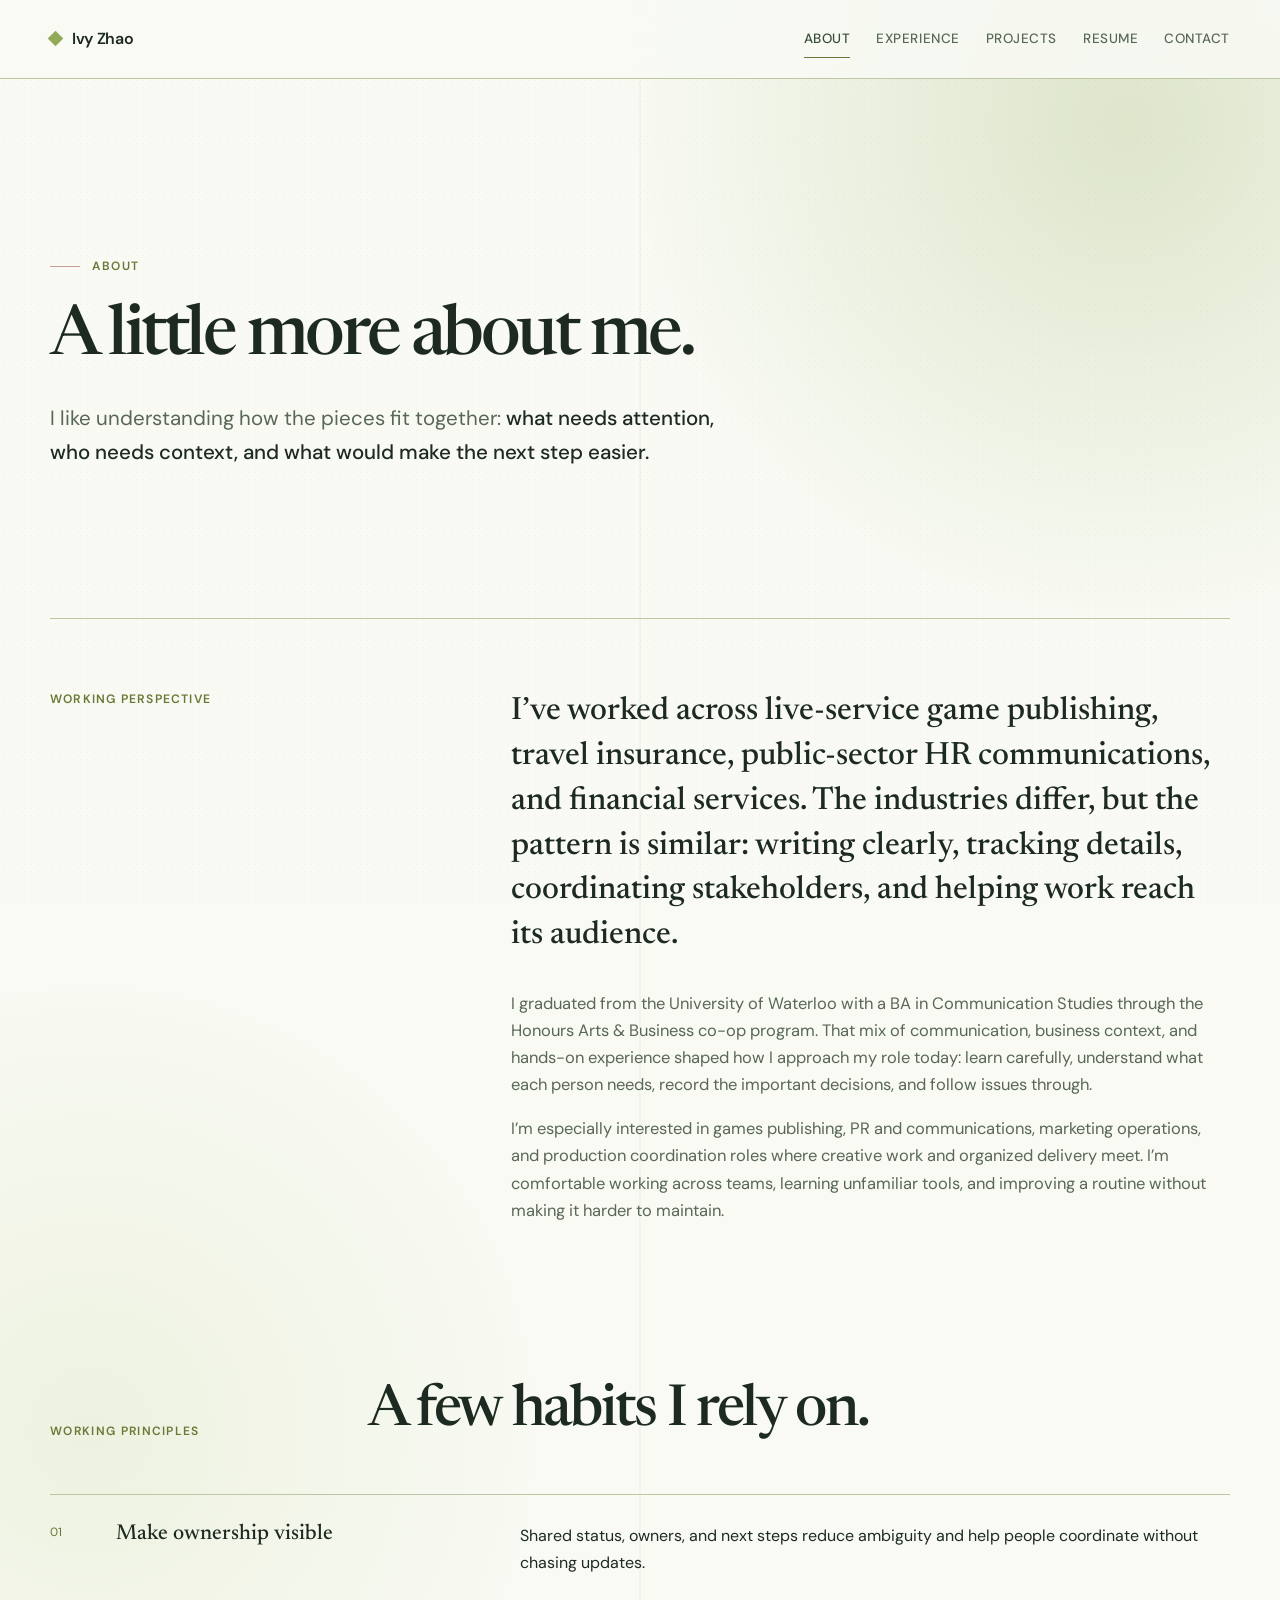
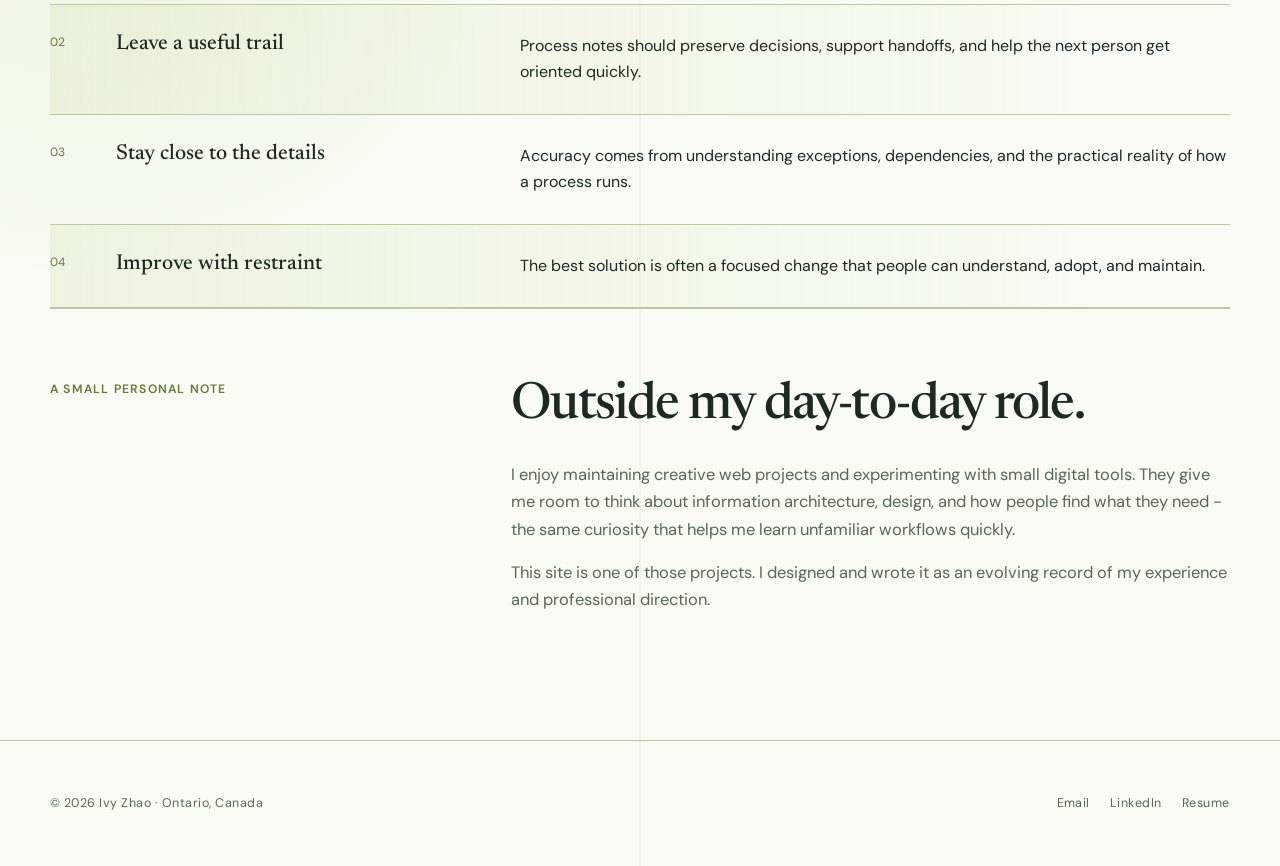
==== about.html @ 32220158 "add games publishing portfolio focus" ====
<!doctype html>
<html lang="en">
<head>
  <meta charset="utf-8"><meta name="viewport" content="width=device-width, initial-scale=1">
  <meta name="description" content="Learn how Ivy Zhao connects communications, live-service game publishing, operations, stakeholder coordination, and practical follow-through.">
  <meta property="og:title" content="About | Ivy Zhao">
  <meta property="og:description" content="Communications and operations experience across live-service games, travel insurance, HR communications, and financial services.">
  <meta property="og:type" content="website">
  <title>About | Ivy Zhao</title><script>document.documentElement.classList.add("js");</script><link rel="icon" href="favicon.ico"><link rel="stylesheet" href="style.css"><script src="script.js" defer></script>
</head>
<body>
  <a class="skip-link" href="#main">Skip to content</a>
  <header class="site-header"><div class="nav-wrap"><a class="brand" href="index.html" aria-label="Ivy Zhao, home"><span class="brand-mark" aria-hidden="true"></span>Ivy Zhao</a><button class="nav-toggle" type="button" aria-expanded="false" aria-controls="site-nav">Menu</button><nav class="site-nav" id="site-nav" aria-label="Primary navigation"><a href="about.html" aria-current="page">About</a><a href="experience.html">Experience</a><a href="projects.html">Projects</a><a href="resume.html">Resume</a><a href="contact.html">Contact</a></nav></div></header>
  <main id="main" class="page-shell">
    <header class="page-header" data-reveal><p class="eyebrow">About</p><h1 class="page-title">A little more about me.</h1><p class="page-intro">I like understanding how the pieces fit together: <strong>what needs attention, who needs context, and what would make the next step easier.</strong></p></header>

    <section class="split-layout" data-reveal>
      <p class="sticky-label">Working perspective</p>
      <div class="prose">
        <p class="lead">I’ve worked across live-service game publishing, travel insurance, public-sector HR communications, and financial services. The industries differ, but the pattern is similar: writing clearly, tracking details, coordinating stakeholders, and helping work reach its audience.</p>
        <p>I graduated from the University of Waterloo with a BA in Communication Studies through the Honours Arts &amp; Business co-op program. That mix of communication, business context, and hands-on experience shaped how I approach my role today: learn carefully, understand what each person needs, record the important decisions, and follow issues through.</p>
        <p>I’m especially interested in games publishing, PR and communications, marketing operations, and production coordination roles where creative work and organized delivery meet. I’m comfortable working across teams, learning unfamiliar tools, and improving a routine without making it harder to maintain.</p>
      </div>
    </section>

    <section class="section" aria-labelledby="principles-heading">
      <div class="section-head" data-reveal><p class="section-kicker">Working principles</p><h2 id="principles-heading">A few habits I rely on.</h2></div>
      <div class="principle-list" data-reveal>
        <article class="principle"><span>01</span><h3>Make ownership visible</h3><p>Shared status, owners, and next steps reduce ambiguity and help people coordinate without chasing updates.</p></article>
        <article class="principle"><span>02</span><h3>Leave a useful trail</h3><p>Process notes should preserve decisions, support handoffs, and help the next person get oriented quickly.</p></article>
        <article class="principle"><span>03</span><h3>Stay close to the details</h3><p>Accuracy comes from understanding exceptions, dependencies, and the practical reality of how a process runs.</p></article>
        <article class="principle"><span>04</span><h3>Improve with restraint</h3><p>The best solution is often a focused change that people can understand, adopt, and maintain.</p></article>
      </div>
    </section>

    <section class="split-layout section" data-reveal>
      <p class="sticky-label">A small personal note</p>
      <div class="prose"><h2>Outside my day-to-day role.</h2><p>I enjoy maintaining creative web projects and experimenting with small digital tools. They give me room to think about information architecture, design, and how people find what they need - the same curiosity that helps me learn unfamiliar workflows quickly.</p><p>This site is one of those projects. I designed and wrote it as an evolving record of my experience and professional direction.</p></div>
    </section>
  </main>
  <footer class="site-footer-wrap"><div class="site-footer"><span>© <span data-year></span> Ivy Zhao · Ontario, Canada</span><div class="footer-links"><a href="mailto:ivy.zhao.career@gmail.com">Email</a><a href="https://www.linkedin.com/in/ivyzhao02" target="_blank" rel="noopener noreferrer">LinkedIn</a><a href="resume.html">Resume</a></div></div></footer>
</body>
</html>
---- style.css ----
@import url("https://fonts.googleapis.com/css2?family=DM+Sans:wght@400;500;600&family=Newsreader:opsz,wght@6..72,500;6..72,600&display=swap");

:root {
  --paper: #f8faf3;
  --paper-deep: #e7edd8;
  --ink: #1d2a21;
  --muted: #596757;
  --line: #bbc8a3;
  --accent: #667936;
  --accent-dark: #354d3b;
  --accent-bright: #92aa58;
  --accent-soft: #dce3ba;
  --accent-pale: #eff3e4;
  --blush: #c99c96;
  --blush-soft: #f3e5e2;
  --white: #fffef9;
  --serif: "Newsreader", Georgia, serif;
  --sans: "DM Sans", "Segoe UI", sans-serif;
  --content: 1180px;
  --radius: 2px;
}

* {
  box-sizing: border-box;
}

html {
  scroll-behavior: smooth;
}

body {
  margin: 0;
  color: var(--ink);
  background:
    radial-gradient(circle at 88% 5%, rgba(146, 170, 88, 0.26), transparent 31rem),
    radial-gradient(circle at 7% 58%, rgba(182, 199, 123, 0.16), transparent 28rem),
    linear-gradient(90deg, transparent 49.9%, rgba(107, 127, 58, 0.075) 50%, transparent 50.1%),
    var(--paper);
  font-family: var(--sans);
  font-size: 16px;
  line-height: 1.65;
  -webkit-font-smoothing: antialiased;
}

body::before {
  content: "";
  position: fixed;
  inset: 0;
  z-index: -1;
  pointer-events: none;
  opacity: 0.4;
  background-image: radial-gradient(rgba(69, 88, 38, 0.13) 0.6px, transparent 0.6px);
  background-size: 7px 7px;
}

::selection {
  color: var(--ink);
  background: var(--blush-soft);
}

a {
  color: inherit;
  text-decoration-thickness: 1px;
  text-underline-offset: 0.2em;
}

img {
  max-width: 100%;
  display: block;
}

button,
a {
  -webkit-tap-highlight-color: transparent;
}

:focus-visible {
  outline: 2px solid var(--accent);
  outline-offset: 4px;
}

.skip-link {
  position: fixed;
  top: 12px;
  left: 12px;
  z-index: 100;
  padding: 9px 14px;
  color: var(--white);
  background: var(--ink);
  transform: translateY(-180%);
}

.skip-link:focus {
  transform: translateY(0);
}

.site-header {
  position: sticky;
  top: 0;
  z-index: 20;
  border-bottom: 1px solid var(--line);
  background: rgba(248, 250, 243, 0.9);
  backdrop-filter: blur(14px);
}

.nav-wrap,
.site-footer,
.page-shell {
  width: min(calc(100% - 48px), var(--content));
  margin-inline: auto;
}

.nav-wrap {
  min-height: 78px;
  display: flex;
  align-items: center;
  justify-content: space-between;
  gap: 32px;
}

.brand {
  display: inline-flex;
  align-items: center;
  gap: 11px;
  font-weight: 600;
  text-decoration: none;
  letter-spacing: -0.02em;
}

.brand-mark {
  width: 11px;
  height: 11px;
  background: var(--accent-bright);
  transform: rotate(45deg);
}

.site-nav {
  display: flex;
  align-items: center;
  gap: 26px;
}

.site-nav a {
  position: relative;
  color: var(--muted);
  font-size: 0.84rem;
  font-weight: 500;
  letter-spacing: 0.04em;
  text-decoration: none;
  text-transform: uppercase;
}

.site-nav a::after {
  content: "";
  position: absolute;
  right: 0;
  bottom: -8px;
  left: 0;
  height: 1px;
  background: var(--accent);
  transform: scaleX(0);
  transform-origin: right;
  transition: transform 180ms ease;
}

.site-nav a:hover,
.site-nav a[aria-current="page"] {
  color: var(--accent-dark);
}

.site-nav a:hover::after,
.site-nav a[aria-current="page"]::after {
  transform: scaleX(1);
  transform-origin: left;
}

.nav-toggle {
  display: none;
  border: 0;
  padding: 8px 0;
  color: var(--ink);
  background: transparent;
  font: 600 0.8rem var(--sans);
  letter-spacing: 0.06em;
  text-transform: uppercase;
}

.page-shell {
  padding-block: 78px 110px;
}

.hero {
  min-height: calc(100vh - 156px);
  display: grid;
  grid-template-columns: minmax(0, 1.45fr) minmax(280px, 0.55fr);
  align-items: center;
  gap: clamp(50px, 8vw, 120px);
  padding-block: clamp(38px, 6vw, 84px);
}

.eyebrow {
  display: flex;
  align-items: center;
  gap: 12px;
  margin: 0 0 24px;
  color: var(--accent);
  font-size: 0.75rem;
  font-weight: 600;
  letter-spacing: 0.13em;
  text-transform: uppercase;
}

.eyebrow::before {
  content: "";
  width: 30px;
  height: 1px;
  background: var(--blush);
}

h1,
h2,
h3,
p {
  margin-top: 0;
}

h1,
h2,
h3 {
  font-family: var(--serif);
  font-weight: 500;
  line-height: 1.06;
}

h1 {
  max-width: 850px;
  margin-bottom: 28px;
  font-size: clamp(3.35rem, 5.8vw, 5.8rem);
  letter-spacing: -0.055em;
}

.page-title {
  max-width: 900px;
  margin-bottom: 28px;
  font-size: clamp(3.2rem, 5.4vw, 5.3rem);
  letter-spacing: -0.05em;
}

.hero-copy,
.page-intro {
  max-width: 700px;
  color: var(--muted);
  font-size: clamp(1.05rem, 1.6vw, 1.28rem);
  line-height: 1.65;
}

.hero-copy strong,
.page-intro strong {
  color: var(--ink);
  font-weight: 500;
}

.button-row {
  display: flex;
  flex-wrap: wrap;
  gap: 12px;
  margin-top: 34px;
}

.button {
  min-height: 48px;
  display: inline-flex;
  align-items: center;
  justify-content: center;
  gap: 10px;
  padding: 11px 19px;
  border: 1px solid var(--ink);
  background: var(--ink);
  color: var(--white);
  font-size: 0.84rem;
  font-weight: 600;
  letter-spacing: 0.035em;
  text-decoration: none;
  transition: background 180ms ease, color 180ms ease, transform 180ms ease;
}

.button:hover {
  background: var(--accent-dark);
  border-color: var(--accent-dark);
  transform: translateY(-2px);
}

.button.secondary {
  color: var(--ink);
  background: transparent;
}

.button.secondary:hover {
  color: var(--white);
  background: var(--accent-dark);
}

.hero-aside {
  position: relative;
  padding: 24px 0 0 24px;
}

.hero-aside::before {
  content: "";
  position: absolute;
  top: 0;
  left: 0;
  width: 56%;
  aspect-ratio: 1;
  border-top: 1px solid var(--blush);
  border-left: 1px solid var(--blush);
}

.portrait-frame {
  position: relative;
  overflow: hidden;
  aspect-ratio: 4 / 5;
  background: var(--accent-soft);
  box-shadow: 18px 18px 0 rgba(182, 199, 123, 0.35);
}

.portrait-frame img {
  width: 100%;
  height: 100%;
  object-fit: cover;
  transform: scale(1.06);
}

.aside-note {
  margin-top: 18px;
  display: flex;
  justify-content: space-between;
  gap: 16px;
  color: var(--muted);
  font-size: 0.75rem;
  letter-spacing: 0.07em;
  text-transform: uppercase;
}

.proof-strip {
  border-top: 1px solid var(--line);
  border-bottom: 1px solid var(--line);
  display: grid;
  grid-template-columns: repeat(3, 1fr);
  background: var(--accent-pale);
}

.proof-item {
  min-height: 150px;
  padding: 28px;
  display: flex;
  flex-direction: column;
  justify-content: space-between;
  gap: 26px;
  background: rgba(220, 227, 186, 0.28);
}

.proof-item:nth-child(2) {
  background: rgba(182, 199, 123, 0.2);
}

.proof-item + .proof-item {
  border-left: 1px solid var(--line);
}

.proof-number {
  color: var(--accent);
  font: 500 0.74rem var(--sans);
  letter-spacing: 0.09em;
}

.proof-item p {
  margin-bottom: 0;
  font: 500 clamp(1.25rem, 2vw, 1.65rem)/1.2 var(--serif);
}

.section {
  padding-top: clamp(84px, 11vw, 150px);
}

.section-head {
  margin-bottom: 52px;
  display: grid;
  grid-template-columns: 0.5fr 1.5fr;
  gap: 30px;
  align-items: end;
}

.section-head h2 {
  max-width: 700px;
  margin: 0;
  font-size: clamp(2.5rem, 4.5vw, 4.5rem);
  letter-spacing: -0.04em;
}

.section-kicker {
  margin: 0;
  color: var(--accent);
  font-size: 0.75rem;
  font-weight: 600;
  letter-spacing: 0.11em;
  text-transform: uppercase;
}

.experience-list {
  border-top: 1px solid var(--line);
}

.experience-row {
  display: grid;
  grid-template-columns: 0.58fr 1fr 0.35fr;
  gap: 30px;
  padding: 32px 0;
  border-bottom: 1px solid var(--line);
  transition: background 180ms ease;
}

.experience-row:hover {
  background: linear-gradient(90deg, rgba(220, 227, 186, 0.38), transparent 82%);
}

.experience-row h3 {
  margin-bottom: 5px;
  font-size: 1.45rem;
}

.experience-row p {
  margin-bottom: 0;
  color: var(--muted);
}

.experience-date {
  text-align: right;
  font-size: 0.85rem;
}

.capability-grid,
.project-grid {
  display: grid;
  grid-template-columns: repeat(2, 1fr);
  gap: 1px;
  background: var(--line);
  border: 1px solid var(--line);
}

.capability,
.project-card {
  padding: clamp(28px, 4vw, 48px);
  background: var(--accent-pale);
}

.capability:nth-child(2),
.capability:nth-child(3),
.project-card:nth-child(even) {
  background: #f5f8ec;
}

.capability span,
.project-number {
  display: block;
  margin-bottom: 52px;
  color: var(--accent);
  font-size: 0.75rem;
  font-weight: 600;
  letter-spacing: 0.1em;
}

.capability h3,
.project-card h2,
.project-card h3 {
  margin-bottom: 15px;
  font-size: clamp(1.75rem, 3vw, 2.45rem);
  letter-spacing: -0.025em;
}

.capability p,
.project-card p {
  max-width: 540px;
  margin-bottom: 0;
  color: var(--muted);
}

.project-card.featured {
  grid-column: span 2;
  display: grid;
  grid-template-columns: 0.75fr 1.25fr;
  gap: clamp(30px, 6vw, 90px);
}

.text-link {
  display: inline-flex;
  align-items: center;
  gap: 9px;
  margin-top: 24px;
  color: var(--accent);
  font-size: 0.82rem;
  font-weight: 600;
  letter-spacing: 0.04em;
  text-decoration: none;
}

.text-link::after {
  content: "↗";
  transition: transform 180ms ease;
}

.text-link:hover::after {
  color: var(--blush);
  transform: translate(3px, -3px);
}

.cta-band {
  margin-top: clamp(84px, 12vw, 150px);
  padding: clamp(42px, 7vw, 80px);
  color: var(--white);
  background: var(--accent-dark);
  display: grid;
  grid-template-columns: 1.25fr 0.75fr;
  align-items: end;
  gap: 50px;
}

.cta-band h2 {
  margin: 0;
  font-size: clamp(2.5rem, 5vw, 4.8rem);
  letter-spacing: -0.045em;
}

.cta-band p {
  color: #c9d0ca;
}

.cta-band .button {
  color: var(--ink);
  background: var(--white);
  border-color: var(--white);
}

.page-header {
  max-width: 980px;
  padding: clamp(44px, 8vw, 100px) 0 clamp(70px, 10vw, 130px);
}

.split-layout {
  display: grid;
  grid-template-columns: 0.65fr 1.35fr;
  gap: clamp(45px, 9vw, 130px);
  padding-top: 70px;
  border-top: 1px solid var(--line);
}

.sticky-label {
  position: sticky;
  top: 120px;
  align-self: start;
  color: var(--accent);
  font-size: 0.76rem;
  font-weight: 600;
  letter-spacing: 0.1em;
  text-transform: uppercase;
}

.prose h2 {
  margin-bottom: 28px;
  font-size: clamp(2.2rem, 4vw, 3.7rem);
  letter-spacing: -0.035em;
}

.prose h3 {
  margin: 48px 0 12px;
  font-size: 1.55rem;
}

.prose p {
  max-width: 760px;
  color: var(--muted);
  font-size: 1.03rem;
}

.prose .lead {
  color: var(--ink);
  font: 500 clamp(1.45rem, 2.5vw, 2rem)/1.4 var(--serif);
}

.case-note {
  padding-left: 18px;
  border-left: 2px solid var(--blush);
}

.compact-list {
  max-width: 760px;
  margin-top: 26px;
  margin-bottom: 38px;
  display: flex;
  flex-wrap: wrap;
  gap: 8px;
}

.compact-list span {
  padding: 8px 11px;
  border: 1px solid #c5d198;
  background: rgba(220, 227, 186, 0.52);
  color: var(--muted);
  font-size: 0.78rem;
  line-height: 1.3;
}

.principle-list {
  margin-top: 42px;
  border-top: 1px solid var(--line);
}

.principle {
  display: grid;
  grid-template-columns: 44px 0.7fr 1.3fr;
  gap: 22px;
  padding: 28px 0;
  border-bottom: 1px solid var(--line);
}

.principle:nth-child(even) {
  background: linear-gradient(90deg, rgba(220, 227, 186, 0.32), transparent 88%);
}

.principle span {
  color: var(--accent);
  font-size: 0.75rem;
}

.principle h3,
.principle p {
  margin: 0;
}

.principle h3 {
  font-size: 1.35rem;
}

.timeline {
  border-top: 1px solid var(--line);
}

.role {
  display: grid;
  grid-template-columns: 0.36fr 1fr;
  gap: clamp(32px, 7vw, 90px);
  padding: 52px 0 62px;
  border-bottom: 1px solid var(--line);
}

.role-meta p {
  margin-bottom: 6px;
  color: var(--muted);
  font-size: 0.86rem;
}

.role-meta .role-date {
  color: var(--accent);
  font-weight: 600;
}

.role-body h2 {
  margin-bottom: 4px;
  font-size: clamp(2rem, 3vw, 2.8rem);
  letter-spacing: -0.03em;
}

.role-title {
  margin-bottom: 28px;
  color: var(--accent);
  font-weight: 600;
}

.role-body ul {
  margin: 0;
  padding: 0;
  list-style: none;
}

.role-body li {
  position: relative;
  padding: 12px 0 12px 24px;
  border-top: 1px solid rgba(187, 200, 163, 0.78);
  color: var(--muted);
}

.role-body li::before {
  content: "";
  position: absolute;
  top: 23px;
  left: 1px;
  width: 7px;
  height: 7px;
  border: 1px solid var(--blush);
  transform: rotate(45deg);
}

.tags {
  margin-top: 28px;
  display: flex;
  flex-wrap: wrap;
  gap: 8px;
}

.tag {
  padding: 5px 10px;
  border: 1px solid #c9d49f;
  background: rgba(220, 227, 186, 0.42);
  color: var(--muted);
  font-size: 0.73rem;
  letter-spacing: 0.04em;
}

.status {
  display: inline-flex;
  align-items: center;
  gap: 8px;
  margin-bottom: 20px;
  color: var(--accent);
  font-size: 0.73rem;
  font-weight: 600;
  letter-spacing: 0.08em;
  text-transform: uppercase;
}

.status::before {
  content: "";
  width: 7px;
  height: 7px;
  border-radius: 50%;
  background: var(--blush);
}

.project-detail {
  min-height: 100%;
  display: flex;
  flex-direction: column;
}

.project-detail .text-link {
  margin-top: auto;
  padding-top: 30px;
}

.coming-soon {
  margin-top: 70px;
  padding: 32px;
  border: 1px dashed var(--line);
  display: grid;
  grid-template-columns: 0.65fr 1.35fr;
  gap: 30px;
  background: rgba(231, 237, 216, 0.55);
}

.coming-soon h2 {
  margin: 0;
  font-size: 2rem;
}

.coming-soon p {
  margin: 0;
  color: var(--muted);
}

.future-cases {
  margin: 24px 0 0;
  padding: 0;
  display: grid;
  grid-template-columns: repeat(2, minmax(0, 1fr));
  gap: 10px 26px;
  list-style: none;
}

.future-cases li {
  position: relative;
  padding-left: 17px;
  color: var(--ink);
  font-size: 0.86rem;
}

.future-cases li::before {
  content: "";
  position: absolute;
  top: 0.72em;
  left: 1px;
  width: 5px;
  height: 5px;
  border-radius: 50%;
  background: var(--accent-bright);
}

.resume-panel {
  display: grid;
  grid-template-columns: 0.8fr 1.2fr;
  gap: 1px;
  background: var(--line);
  border: 1px solid var(--line);
}

.resume-copy,
.resume-preview {
  padding: clamp(30px, 5vw, 64px);
  background: var(--accent-pale);
}

.resume-copy {
  display: flex;
  flex-direction: column;
  align-items: flex-start;
  justify-content: center;
}

.resume-copy h2 {
  margin-bottom: 18px;
  font-size: clamp(2.2rem, 4vw, 3.6rem);
  letter-spacing: -0.035em;
}

.resume-copy p {
  color: var(--muted);
}

.resume-note {
  margin-top: 24px;
  padding: 15px 17px;
  border-left: 2px solid var(--blush);
  background: var(--accent-soft);
  font-size: 0.86rem;
}

.skills-snapshot {
  margin-top: 64px;
  border: 1px solid var(--line);
  background: var(--accent-pale);
}

.skills-snapshot summary {
  min-height: 78px;
  padding: 20px 28px;
  display: flex;
  align-items: center;
  justify-content: space-between;
  gap: 24px;
  cursor: pointer;
  font: 500 clamp(1.55rem, 2.5vw, 2.1rem) var(--serif);
  list-style: none;
}

.skills-snapshot summary::-webkit-details-marker {
  display: none;
}

.skills-snapshot summary::after {
  content: "−";
  color: var(--accent);
  font: 500 1.3rem var(--sans);
}

.skills-snapshot:not([open]) summary::after {
  content: "+";
}

.summary-hint {
  margin-left: auto;
  color: var(--muted);
  font: 600 0.68rem var(--sans);
  letter-spacing: 0.08em;
  text-transform: uppercase;
}

.skills-grid {
  display: grid;
  grid-template-columns: repeat(4, minmax(0, 1fr));
  gap: 1px;
  border-top: 1px solid var(--line);
  background: var(--line);
}

.skill-group {
  padding: 26px;
  background: #f7f9ef;
}

.skill-group:nth-child(even) {
  background: #edf2df;
}

.skill-group h2 {
  min-height: 2.6em;
  margin-bottom: 20px;
  font: 500 1.2rem/1.3 var(--serif);
}

.skill-chips {
  display: flex;
  flex-wrap: wrap;
  gap: 7px;
}

.skill-chips span {
  padding: 5px 8px;
  border: 1px solid #c5d198;
  background: rgba(220, 227, 186, 0.52);
  color: var(--muted);
  font-size: 0.7rem;
  line-height: 1.3;
}

.resume-preview {
  background: var(--accent-soft);
}

.resume-preview-link {
  display: block;
  text-decoration: none;
}

.resume-image {
  width: 100%;
  height: auto;
  border: 1px solid rgba(69, 88, 38, 0.16);
  background: var(--white);
  box-shadow: 0 18px 44px rgba(53, 77, 59, 0.17);
  transition: transform 180ms ease, box-shadow 180ms ease;
}

.resume-preview-link:hover .resume-image {
  transform: translateY(-3px);
  box-shadow: 0 22px 52px rgba(53, 77, 59, 0.22);
}

.contact-layout {
  display: grid;
  grid-template-columns: 1fr 1fr;
  gap: clamp(50px, 9vw, 120px);
  align-items: end;
}

.contact-links {
  border-top: 1px solid var(--line);
}

.contact-link {
  display: flex;
  justify-content: space-between;
  gap: 24px;
  padding: 25px 0;
  border-bottom: 1px solid var(--line);
  color: var(--ink);
  font: 500 clamp(1.25rem, 2.4vw, 1.8rem) var(--serif);
  text-decoration: none;
  transition: background 180ms ease, padding 180ms ease;
}

.contact-link:hover {
  padding-inline: 14px;
  background: var(--accent-pale);
}

.contact-link span:last-child {
  color: var(--accent);
  font: 500 0.9rem var(--sans);
}

.contact-link:hover span:last-child {
  transform: translate(3px, -3px);
}

.site-footer-wrap {
  border-top: 1px solid var(--line);
}

.site-footer {
  min-height: 125px;
  display: flex;
  justify-content: space-between;
  align-items: center;
  gap: 30px;
  color: var(--muted);
  font-size: 0.78rem;
  letter-spacing: 0.04em;
}

.footer-links {
  display: flex;
  gap: 20px;
}

.footer-links a {
  text-decoration: none;
}

.js [data-reveal] {
  opacity: 0;
  transform: translateY(20px);
  transition: opacity 650ms ease, transform 650ms ease;
}

.js [data-reveal].is-visible {
  opacity: 1;
  transform: translateY(0);
}

@media (prefers-reduced-motion: reduce) {
  html {
    scroll-behavior: auto;
  }

  *,
  *::before,
  *::after {
    scroll-behavior: auto !important;
    transition-duration: 0.01ms !important;
    animation-duration: 0.01ms !important;
  }

  .js [data-reveal] {
    opacity: 1;
    transform: none;
  }
}

@media (max-width: 900px) {
  .nav-toggle {
    display: block;
  }

  .site-nav {
    position: absolute;
    top: 78px;
    right: 0;
    left: 0;
    padding: 24px;
    border-bottom: 1px solid var(--line);
    background: var(--paper);
    display: none;
    flex-direction: column;
    align-items: flex-start;
    gap: 20px;
  }

  .site-nav.is-open {
    display: flex;
  }

  .hero {
    min-height: auto;
    grid-template-columns: 1fr;
  }

  .hero-aside {
    width: min(72vw, 430px);
    justify-self: end;
  }

  .section-head,
  .split-layout,
  .role,
  .resume-panel,
  .contact-layout,
  .cta-band {
    grid-template-columns: 1fr;
  }

  .sticky-label {
    position: static;
  }

  .experience-row {
    grid-template-columns: 0.7fr 1.3fr;
  }

  .experience-date {
    grid-column: 2;
    text-align: left;
  }

  .skills-grid {
    grid-template-columns: repeat(2, minmax(0, 1fr));
  }
}

@media (max-width: 640px) {
  .nav-wrap,
  .site-footer,
  .page-shell {
    width: min(calc(100% - 30px), var(--content));
  }

  .page-shell {
    padding-block: 48px 76px;
  }

  h1 {
    font-size: clamp(3.05rem, 16vw, 4.6rem);
  }

  .page-title {
    font-size: clamp(2.9rem, 15vw, 4.3rem);
  }

  .case-header .page-title {
    font-size: clamp(2.45rem, 10.4vw, 3.1rem);
    letter-spacing: -0.04em;
  }

  .hero-aside {
    width: 88%;
  }

  .proof-strip,
  .capability-grid,
  .project-grid {
    grid-template-columns: 1fr;
  }

  .proof-item + .proof-item {
    border-top: 1px solid var(--line);
    border-left: 0;
  }

  .project-card.featured {
    grid-column: auto;
    grid-template-columns: 1fr;
  }

  .experience-row,
  .principle,
  .coming-soon {
    grid-template-columns: 1fr;
  }

  .future-cases,
  .skills-grid {
    grid-template-columns: 1fr;
  }

  .skills-snapshot summary {
    min-height: 70px;
    padding: 18px;
  }

  .summary-hint {
    display: none;
  }

  .skill-group h2 {
    min-height: auto;
  }

  .experience-date {
    grid-column: auto;
  }

  .principle {
    gap: 12px;
  }

  .cta-band {
    padding: 34px 25px;
  }

  .site-footer {
    padding-block: 28px;
    align-items: flex-start;
    flex-direction: column;
  }

  .footer-links {
    flex-wrap: wrap;
  }
}
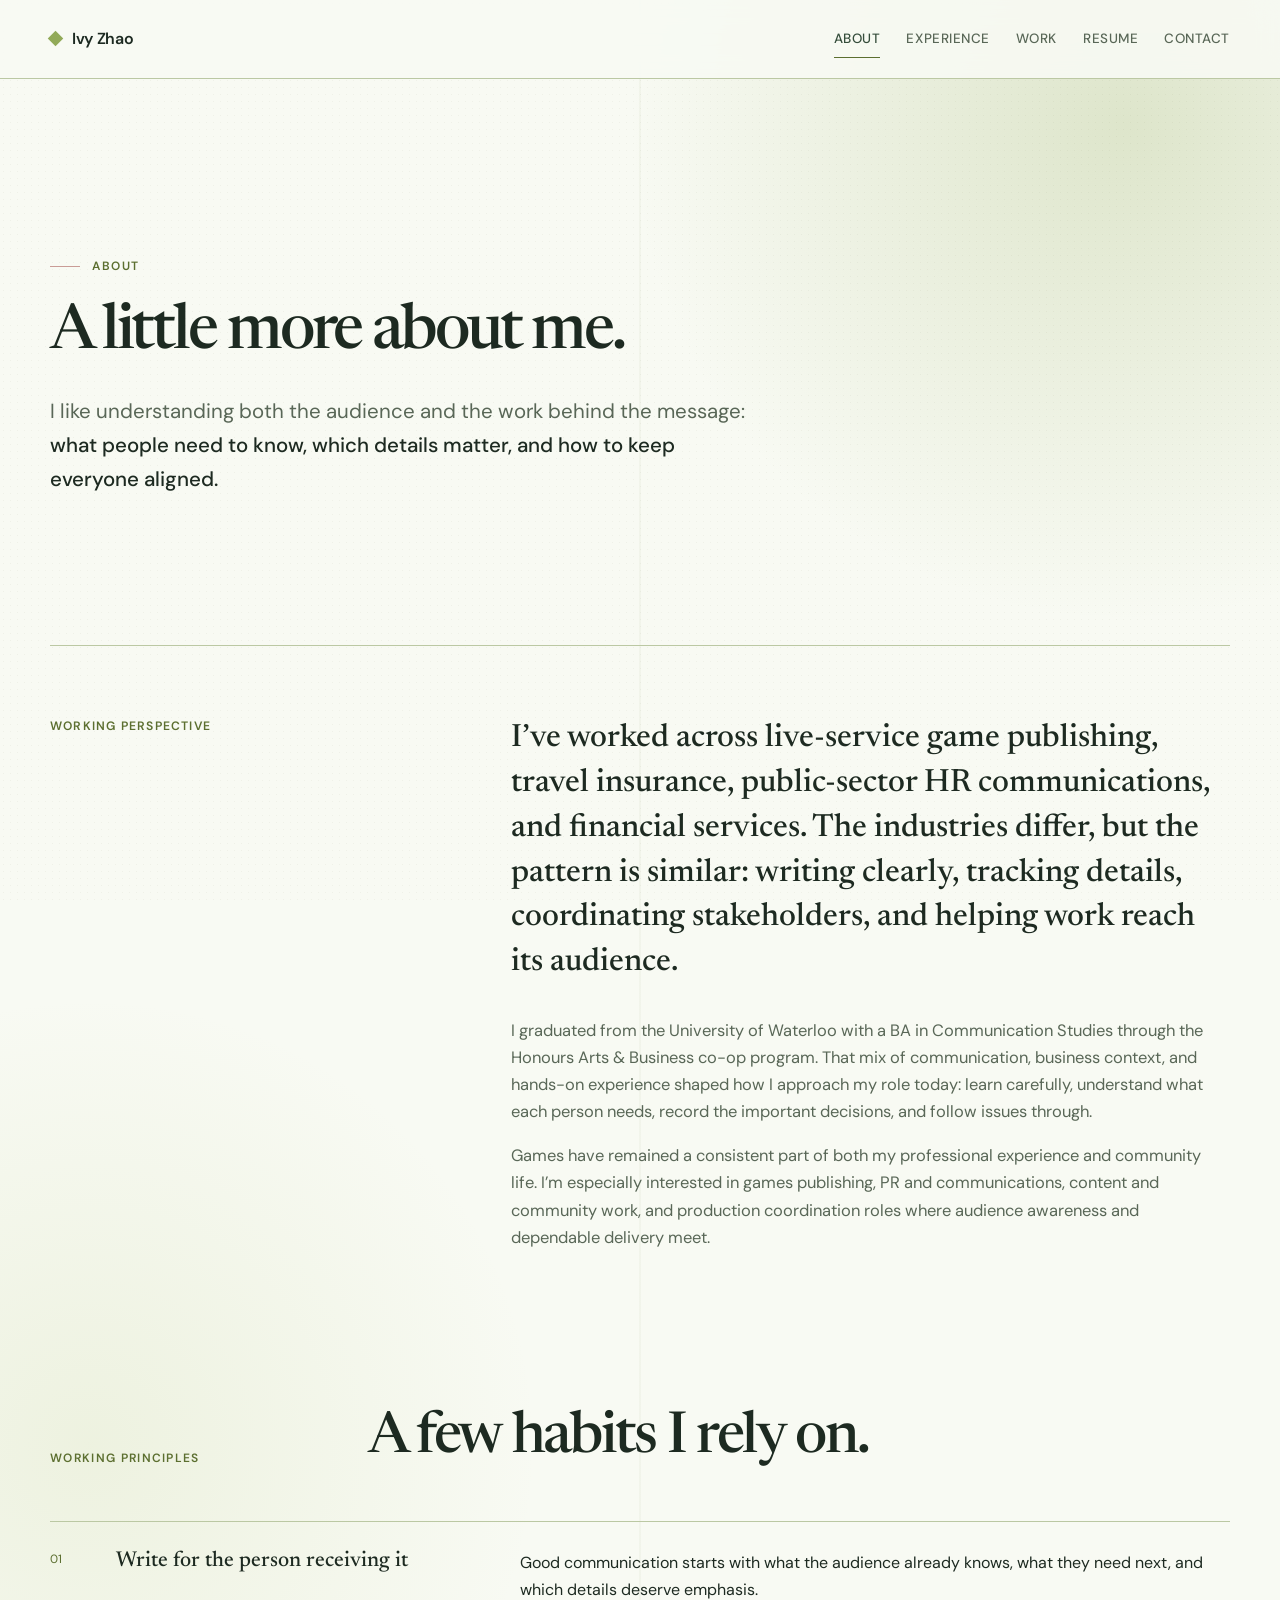
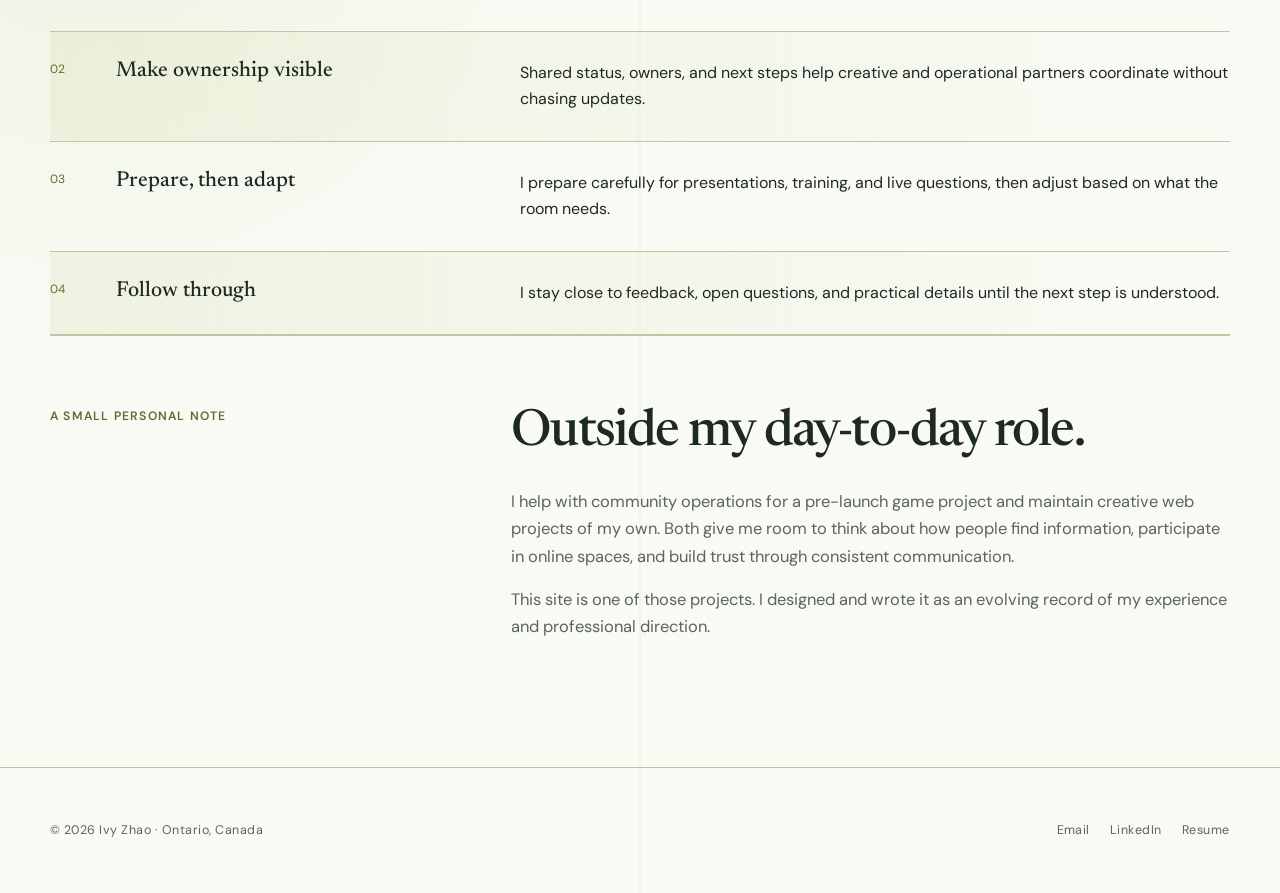
==== commit 6a67124d: "strengthen games communications portfolio" ====
--- a/about.html
+++ b/about.html
@@ -2,40 +2,50 @@
 <html lang="en">
 <head>
   <meta charset="utf-8"><meta name="viewport" content="width=device-width, initial-scale=1">
-  <meta name="description" content="Learn how Ivy Zhao connects communications, live-service game publishing, operations, stakeholder coordination, and practical follow-through.">
+  <meta name="description" content="Learn how Ivy Zhao approaches games communications, player-facing content, community awareness, presentations, publishing coordination, and practical follow-through.">
+  <meta name="theme-color" content="#f8faf3">
+  <link rel="canonical" href="https://ivyzhao.ca/about.html">
   <meta property="og:title" content="About | Ivy Zhao">
-  <meta property="og:description" content="Communications and operations experience across live-service games, travel insurance, HR communications, and financial services.">
+  <meta property="og:description" content="Games communications, player-facing content, community awareness, presentations, and cross-functional delivery.">
   <meta property="og:type" content="website">
-  <title>About | Ivy Zhao</title><script>document.documentElement.classList.add("js");</script><link rel="icon" href="favicon.ico"><link rel="stylesheet" href="style.css"><script src="script.js" defer></script>
+  <meta property="og:url" content="https://ivyzhao.ca/about.html">
+  <meta property="og:image" content="https://ivyzhao.ca/assets/ivyzhao-social-preview.png">
+  <meta property="og:image:width" content="1200"><meta property="og:image:height" content="630">
+  <meta property="og:image:alt" content="ivyzhao.ca - games publishing, communications, and content">
+  <meta name="twitter:card" content="summary_large_image">
+  <meta name="twitter:title" content="About | Ivy Zhao">
+  <meta name="twitter:description" content="Games communications, player-facing content, community awareness, presentations, and cross-functional delivery.">
+  <meta name="twitter:image" content="https://ivyzhao.ca/assets/ivyzhao-social-preview.png">
+  <title>About | Ivy Zhao</title><link rel="icon" href="favicon.ico"><link rel="stylesheet" href="style.css"><script src="script.js" defer></script>
 </head>
 <body>
   <a class="skip-link" href="#main">Skip to content</a>
-  <header class="site-header"><div class="nav-wrap"><a class="brand" href="index.html" aria-label="Ivy Zhao, home"><span class="brand-mark" aria-hidden="true"></span>Ivy Zhao</a><button class="nav-toggle" type="button" aria-expanded="false" aria-controls="site-nav">Menu</button><nav class="site-nav" id="site-nav" aria-label="Primary navigation"><a href="about.html" aria-current="page">About</a><a href="experience.html">Experience</a><a href="projects.html">Projects</a><a href="resume.html">Resume</a><a href="contact.html">Contact</a></nav></div></header>
+  <header class="site-header"><div class="nav-wrap"><a class="brand" href="index.html" aria-label="Ivy Zhao, home"><span class="brand-mark" aria-hidden="true"></span>Ivy Zhao</a><button class="nav-toggle" type="button" aria-expanded="false" aria-controls="site-nav">Menu</button><nav class="site-nav" id="site-nav" aria-label="Primary navigation"><a href="about.html" aria-current="page">About</a><a href="experience.html">Experience</a><a href="projects.html">Work</a><a href="resume.html">Resume</a><a href="contact.html">Contact</a></nav></div></header>
   <main id="main" class="page-shell">
-    <header class="page-header" data-reveal><p class="eyebrow">About</p><h1 class="page-title">A little more about me.</h1><p class="page-intro">I like understanding how the pieces fit together: <strong>what needs attention, who needs context, and what would make the next step easier.</strong></p></header>
+    <header class="page-header" data-reveal><p class="eyebrow">About</p><h1 class="page-title">A little more about me.</h1><p class="page-intro">I like understanding both the audience and the work behind the message: <strong>what people need to know, which details matter, and how to keep everyone aligned.</strong></p></header>
 
     <section class="split-layout" data-reveal>
       <p class="sticky-label">Working perspective</p>
       <div class="prose">
         <p class="lead">I’ve worked across live-service game publishing, travel insurance, public-sector HR communications, and financial services. The industries differ, but the pattern is similar: writing clearly, tracking details, coordinating stakeholders, and helping work reach its audience.</p>
         <p>I graduated from the University of Waterloo with a BA in Communication Studies through the Honours Arts &amp; Business co-op program. That mix of communication, business context, and hands-on experience shaped how I approach my role today: learn carefully, understand what each person needs, record the important decisions, and follow issues through.</p>
-        <p>I’m especially interested in games publishing, PR and communications, marketing operations, and production coordination roles where creative work and organized delivery meet. I’m comfortable working across teams, learning unfamiliar tools, and improving a routine without making it harder to maintain.</p>
+        <p>Games have remained a consistent part of both my professional experience and community life. I’m especially interested in games publishing, PR and communications, content and community work, and production coordination roles where audience awareness and dependable delivery meet.</p>
       </div>
     </section>
 
     <section class="section" aria-labelledby="principles-heading">
       <div class="section-head" data-reveal><p class="section-kicker">Working principles</p><h2 id="principles-heading">A few habits I rely on.</h2></div>
       <div class="principle-list" data-reveal>
-        <article class="principle"><span>01</span><h3>Make ownership visible</h3><p>Shared status, owners, and next steps reduce ambiguity and help people coordinate without chasing updates.</p></article>
-        <article class="principle"><span>02</span><h3>Leave a useful trail</h3><p>Process notes should preserve decisions, support handoffs, and help the next person get oriented quickly.</p></article>
-        <article class="principle"><span>03</span><h3>Stay close to the details</h3><p>Accuracy comes from understanding exceptions, dependencies, and the practical reality of how a process runs.</p></article>
-        <article class="principle"><span>04</span><h3>Improve with restraint</h3><p>The best solution is often a focused change that people can understand, adopt, and maintain.</p></article>
+        <article class="principle"><span>01</span><h3>Write for the person receiving it</h3><p>Good communication starts with what the audience already knows, what they need next, and which details deserve emphasis.</p></article>
+        <article class="principle"><span>02</span><h3>Make ownership visible</h3><p>Shared status, owners, and next steps help creative and operational partners coordinate without chasing updates.</p></article>
+        <article class="principle"><span>03</span><h3>Prepare, then adapt</h3><p>I prepare carefully for presentations, training, and live questions, then adjust based on what the room needs.</p></article>
+        <article class="principle"><span>04</span><h3>Follow through</h3><p>I stay close to feedback, open questions, and practical details until the next step is understood.</p></article>
       </div>
     </section>
 
     <section class="split-layout section" data-reveal>
       <p class="sticky-label">A small personal note</p>
-      <div class="prose"><h2>Outside my day-to-day role.</h2><p>I enjoy maintaining creative web projects and experimenting with small digital tools. They give me room to think about information architecture, design, and how people find what they need - the same curiosity that helps me learn unfamiliar workflows quickly.</p><p>This site is one of those projects. I designed and wrote it as an evolving record of my experience and professional direction.</p></div>
+      <div class="prose"><h2>Outside my day-to-day role.</h2><p>I help with community operations for a pre-launch game project and maintain creative web projects of my own. Both give me room to think about how people find information, participate in online spaces, and build trust through consistent communication.</p><p>This site is one of those projects. I designed and wrote it as an evolving record of my experience and professional direction.</p></div>
     </section>
   </main>
   <footer class="site-footer-wrap"><div class="site-footer"><span>© <span data-year></span> Ivy Zhao · Ontario, Canada</span><div class="footer-links"><a href="mailto:ivy.zhao.career@gmail.com">Email</a><a href="https://www.linkedin.com/in/ivyzhao02" target="_blank" rel="noopener noreferrer">LinkedIn</a><a href="resume.html">Resume</a></div></div></footer>
--- a/style.css
+++ b/style.css
@@ -6,7 +6,7 @@
   --ink: #1d2a21;
   --muted: #596757;
   --line: #bbc8a3;
-  --accent: #667936;
+  --accent: #5c6f30;
   --accent-dark: #354d3b;
   --accent-bright: #92aa58;
   --accent-soft: #dce3ba;
@@ -175,6 +175,8 @@
 }
 
 .nav-toggle {
+  min-width: 44px;
+  min-height: 44px;
   display: none;
   border: 0;
   padding: 8px 0;
@@ -239,10 +241,14 @@
   letter-spacing: -0.055em;
 }
 
+.hero h1 {
+  font-size: clamp(3.2rem, 5.15vw, 5.15rem);
+}
+
 .page-title {
   max-width: 900px;
   margin-bottom: 28px;
-  font-size: clamp(3.2rem, 5.4vw, 5.3rem);
+  font-size: clamp(3rem, 4.9vw, 4.85rem);
   letter-spacing: -0.05em;
 }
 
@@ -383,6 +389,10 @@
   padding-top: clamp(84px, 11vw, 150px);
 }
 
+.section-tight {
+  padding-top: clamp(64px, 8vw, 105px);
+}
+
 .section-head {
   margin-bottom: 52px;
   display: grid;
@@ -747,6 +757,71 @@
   padding-top: 30px;
 }
 
+.artifact-section {
+  padding: clamp(34px, 6vw, 70px);
+  border: 1px solid var(--line);
+  background: rgba(239, 243, 228, 0.78);
+}
+
+.artifact-section .section-head {
+  margin-bottom: 36px;
+}
+
+.artifact-section .section-head h2 {
+  font-size: clamp(2.25rem, 4vw, 3.8rem);
+}
+
+.artifact-grid {
+  display: grid;
+  grid-template-columns: repeat(3, minmax(0, 1fr));
+  gap: 1px;
+  border: 1px solid var(--line);
+  background: var(--line);
+}
+
+.artifact-card {
+  min-width: 0;
+  padding: clamp(24px, 3vw, 34px);
+  background: var(--white);
+}
+
+.artifact-card:nth-child(2) {
+  background: #f2f6e8;
+}
+
+.artifact-card h3 {
+  margin-bottom: 14px;
+  font-size: clamp(1.55rem, 2.4vw, 2rem);
+  letter-spacing: -0.02em;
+}
+
+.artifact-card p {
+  color: var(--muted);
+}
+
+.artifact-card .artifact-type {
+  margin-bottom: 30px;
+  color: var(--accent);
+  font-size: 0.7rem;
+  font-weight: 600;
+  letter-spacing: 0.1em;
+  text-transform: uppercase;
+}
+
+.artifact-links {
+  margin-top: 24px;
+  display: flex;
+  flex-direction: column;
+  gap: 9px;
+}
+
+.artifact-links a {
+  color: var(--accent-dark);
+  font-size: 0.8rem;
+  font-weight: 600;
+  text-decoration-color: var(--blush);
+}
+
 .coming-soon {
   margin-top: 70px;
   padding: 32px;
@@ -995,13 +1070,13 @@
   text-decoration: none;
 }
 
-.js [data-reveal] {
+.reveal-enabled [data-reveal] {
   opacity: 0;
   transform: translateY(20px);
   transition: opacity 650ms ease, transform 650ms ease;
 }
 
-.js [data-reveal].is-visible {
+.reveal-enabled [data-reveal].is-visible {
   opacity: 1;
   transform: translateY(0);
 }
@@ -1019,7 +1094,7 @@
     animation-duration: 0.01ms !important;
   }
 
-  .js [data-reveal] {
+  .reveal-enabled [data-reveal] {
     opacity: 1;
     transform: none;
   }
@@ -1083,6 +1158,10 @@
   .skills-grid {
     grid-template-columns: repeat(2, minmax(0, 1fr));
   }
+
+  .artifact-grid {
+    grid-template-columns: 1fr;
+  }
 }
 
 @media (max-width: 640px) {
@@ -1101,7 +1180,7 @@
   }
 
   .page-title {
-    font-size: clamp(2.9rem, 15vw, 4.3rem);
+    font-size: clamp(2.7rem, 13.5vw, 3.95rem);
   }
 
   .case-header .page-title {
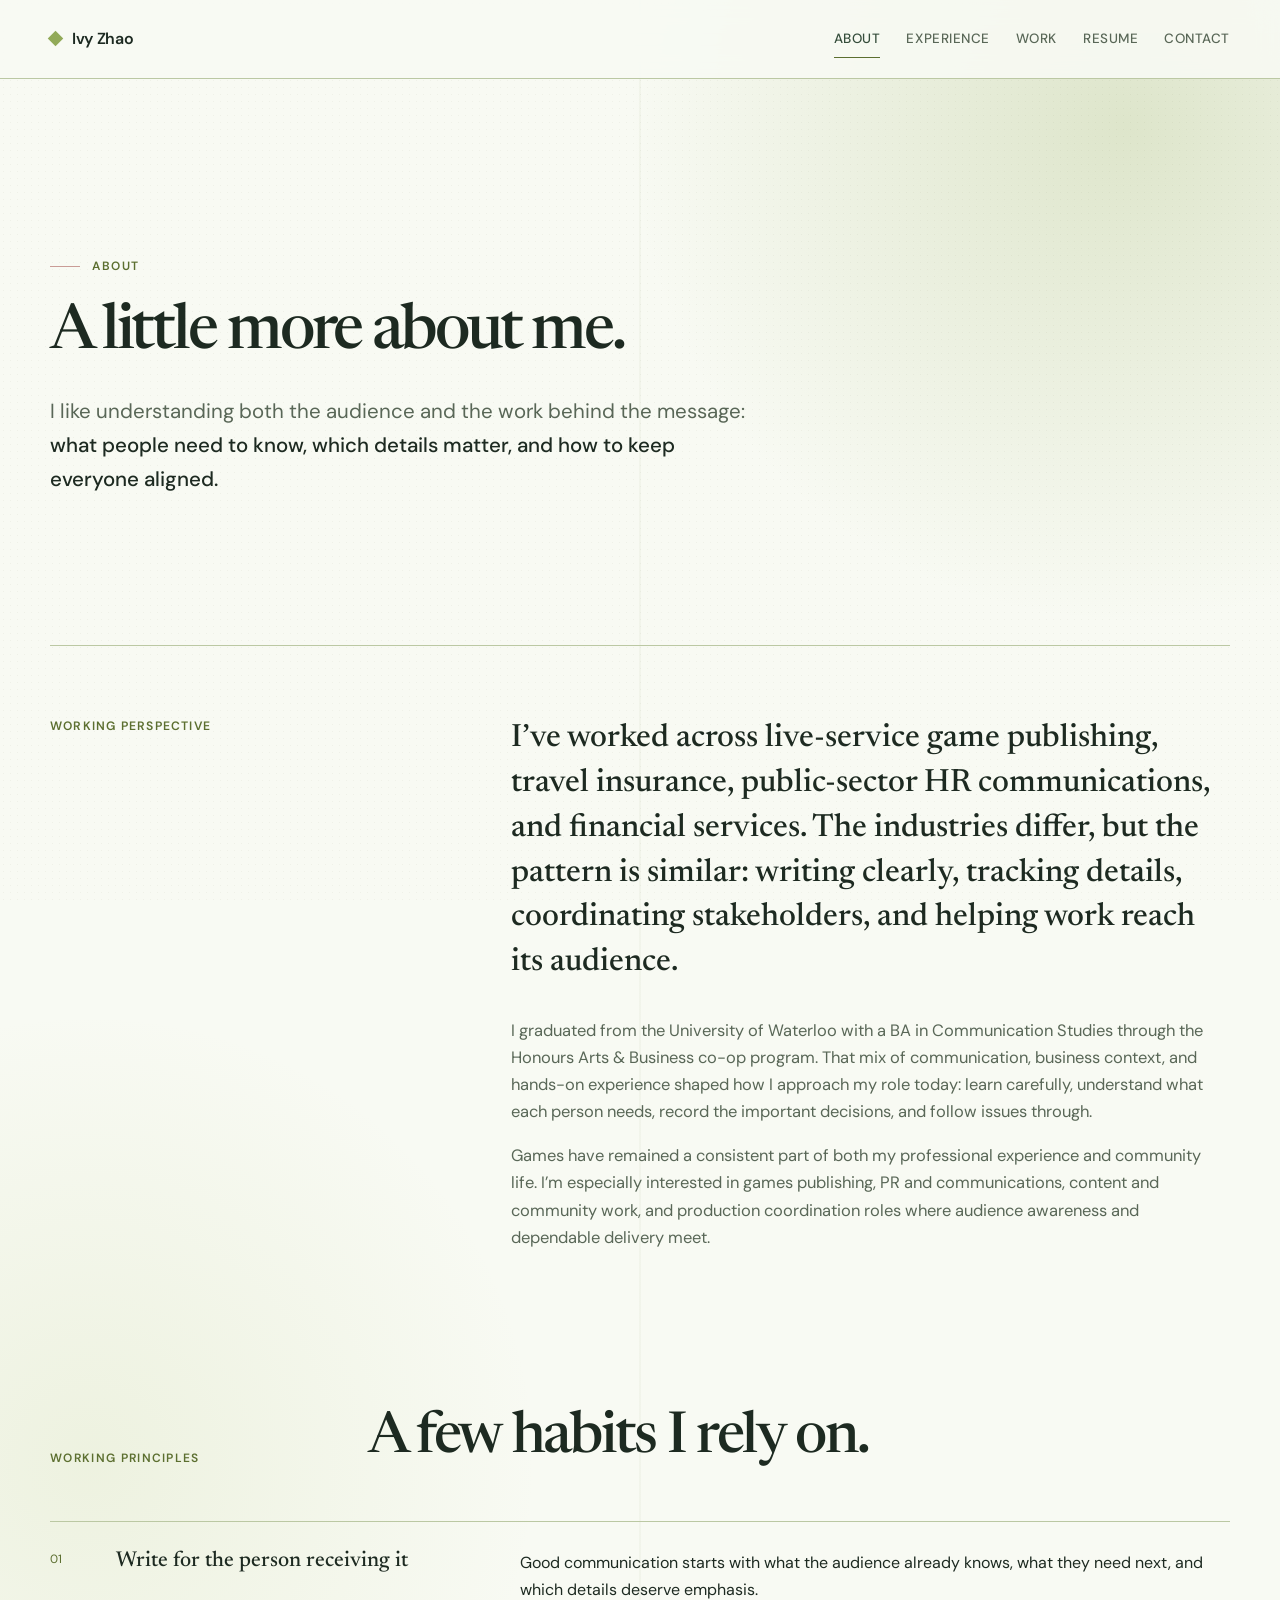
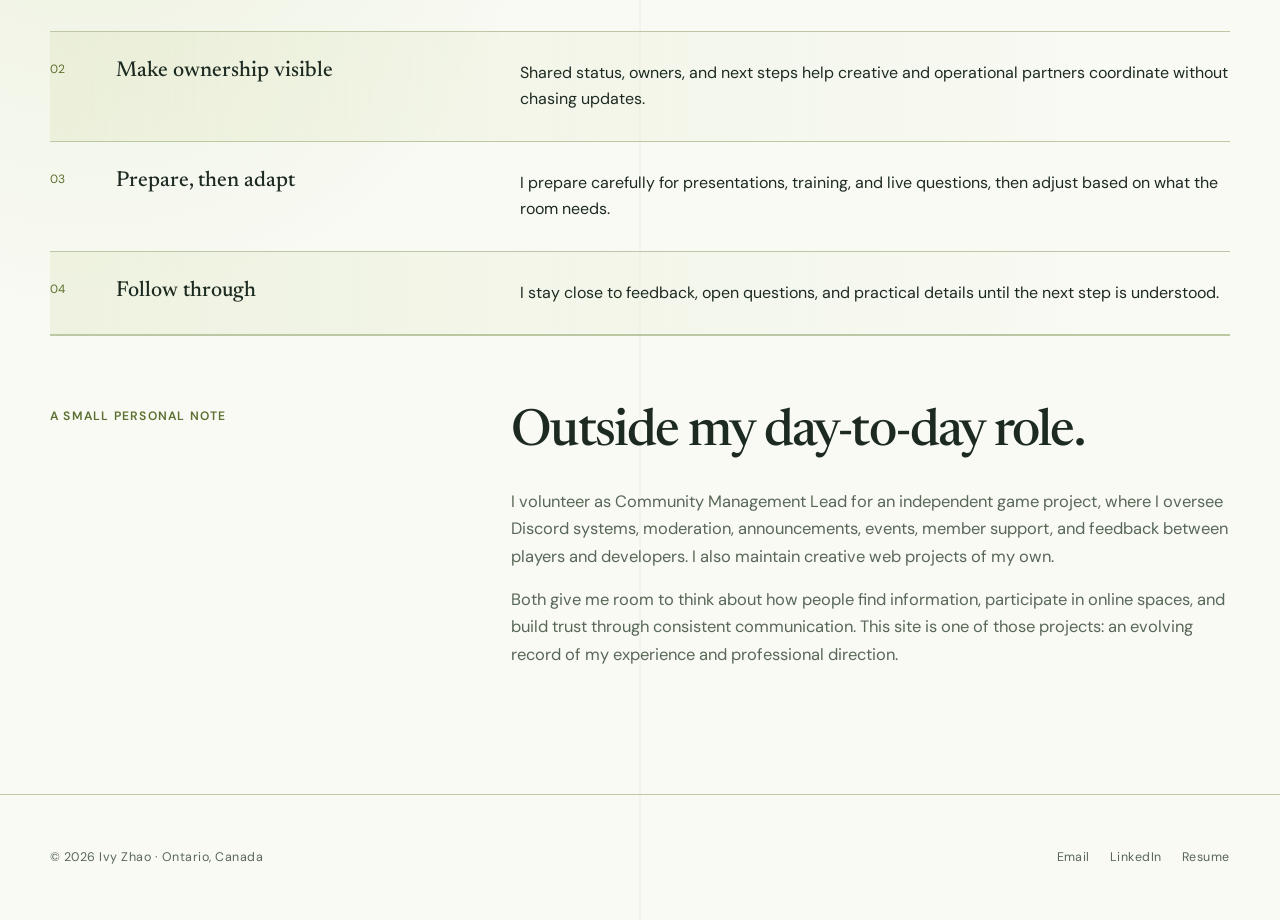
==== commit 8f1eb66c: "strengthen community leadership evidence" ====
--- a/about.html
+++ b/about.html
@@ -2,19 +2,19 @@
 <html lang="en">
 <head>
   <meta charset="utf-8"><meta name="viewport" content="width=device-width, initial-scale=1">
-  <meta name="description" content="Learn how Ivy Zhao approaches games communications, player-facing content, community awareness, presentations, publishing coordination, and practical follow-through.">
+  <meta name="description" content="Learn how Ivy Zhao approaches games communications, player-facing content, community leadership, presentations, publishing coordination, and practical follow-through.">
   <meta name="theme-color" content="#f8faf3">
   <link rel="canonical" href="https://ivyzhao.ca/about.html">
   <meta property="og:title" content="About | Ivy Zhao">
-  <meta property="og:description" content="Games communications, player-facing content, community awareness, presentations, and cross-functional delivery.">
+  <meta property="og:description" content="Games communications, player-facing content, community leadership, presentations, and cross-functional delivery.">
   <meta property="og:type" content="website">
   <meta property="og:url" content="https://ivyzhao.ca/about.html">
   <meta property="og:image" content="https://ivyzhao.ca/assets/ivyzhao-social-preview.png">
   <meta property="og:image:width" content="1200"><meta property="og:image:height" content="630">
-  <meta property="og:image:alt" content="ivyzhao.ca - games publishing, communications, and content">
+  <meta property="og:image:alt" content="ivyzhao.ca - games communications, community, and content">
   <meta name="twitter:card" content="summary_large_image">
   <meta name="twitter:title" content="About | Ivy Zhao">
-  <meta name="twitter:description" content="Games communications, player-facing content, community awareness, presentations, and cross-functional delivery.">
+  <meta name="twitter:description" content="Games communications, player-facing content, community leadership, presentations, and cross-functional delivery.">
   <meta name="twitter:image" content="https://ivyzhao.ca/assets/ivyzhao-social-preview.png">
   <title>About | Ivy Zhao</title><link rel="icon" href="favicon.ico"><link rel="stylesheet" href="style.css"><script src="script.js" defer></script>
 </head>
@@ -45,7 +45,7 @@
 
     <section class="split-layout section" data-reveal>
       <p class="sticky-label">A small personal note</p>
-      <div class="prose"><h2>Outside my day-to-day role.</h2><p>I help with community operations for a pre-launch game project and maintain creative web projects of my own. Both give me room to think about how people find information, participate in online spaces, and build trust through consistent communication.</p><p>This site is one of those projects. I designed and wrote it as an evolving record of my experience and professional direction.</p></div>
+      <div class="prose"><h2>Outside my day-to-day role.</h2><p>I volunteer as Community Management Lead for an independent game project, where I oversee Discord systems, moderation, announcements, events, member support, and feedback between players and developers. I also maintain creative web projects of my own.</p><p>Both give me room to think about how people find information, participate in online spaces, and build trust through consistent communication. This site is one of those projects: an evolving record of my experience and professional direction.</p></div>
     </section>
   </main>
   <footer class="site-footer-wrap"><div class="site-footer"><span>© <span data-year></span> Ivy Zhao · Ontario, Canada</span><div class="footer-links"><a href="mailto:ivy.zhao.career@gmail.com">Email</a><a href="https://www.linkedin.com/in/ivyzhao02" target="_blank" rel="noopener noreferrer">LinkedIn</a><a href="resume.html">Resume</a></div></div></footer>
--- a/style.css
+++ b/style.css
@@ -502,6 +502,10 @@
   gap: clamp(30px, 6vw, 90px);
 }
 
+.project-card.community-featured {
+  background: #edf2df;
+}
+
 .text-link {
   display: inline-flex;
   align-items: center;
@@ -820,6 +824,51 @@
   font-size: 0.8rem;
   font-weight: 600;
   text-decoration-color: var(--blush);
+}
+
+.metric-grid {
+  margin: 0;
+  display: grid;
+  grid-template-columns: repeat(4, minmax(0, 1fr));
+  gap: 1px;
+  border: 1px solid var(--line);
+  background: var(--line);
+}
+
+.metric {
+  min-width: 0;
+  padding: clamp(24px, 3.5vw, 40px);
+  background: var(--accent-pale);
+}
+
+.metric:nth-child(even) {
+  background: #f5f8ec;
+}
+
+.metric dt {
+  margin-bottom: 30px;
+  color: var(--accent);
+  font-size: 0.7rem;
+  font-weight: 600;
+  letter-spacing: 0.1em;
+  text-transform: uppercase;
+}
+
+.metric dd {
+  margin: 0;
+}
+
+.metric-value {
+  color: var(--ink);
+  font: 500 clamp(1.65rem, 2.8vw, 2.35rem)/1.05 var(--serif);
+  letter-spacing: -0.025em;
+}
+
+.metric .metric-note {
+  margin-top: 12px;
+  color: var(--muted);
+  font-size: 0.78rem;
+  line-height: 1.45;
 }
 
 .coming-soon {
@@ -1162,6 +1211,10 @@
   .artifact-grid {
     grid-template-columns: 1fr;
   }
+
+  .metric-grid {
+    grid-template-columns: repeat(2, minmax(0, 1fr));
+  }
 }
 
 @media (max-width: 640px) {
@@ -1219,6 +1272,10 @@
     grid-template-columns: 1fr;
   }
 
+  .metric-grid {
+    grid-template-columns: 1fr;
+  }
+
   .skills-snapshot summary {
     min-height: 70px;
     padding: 18px;
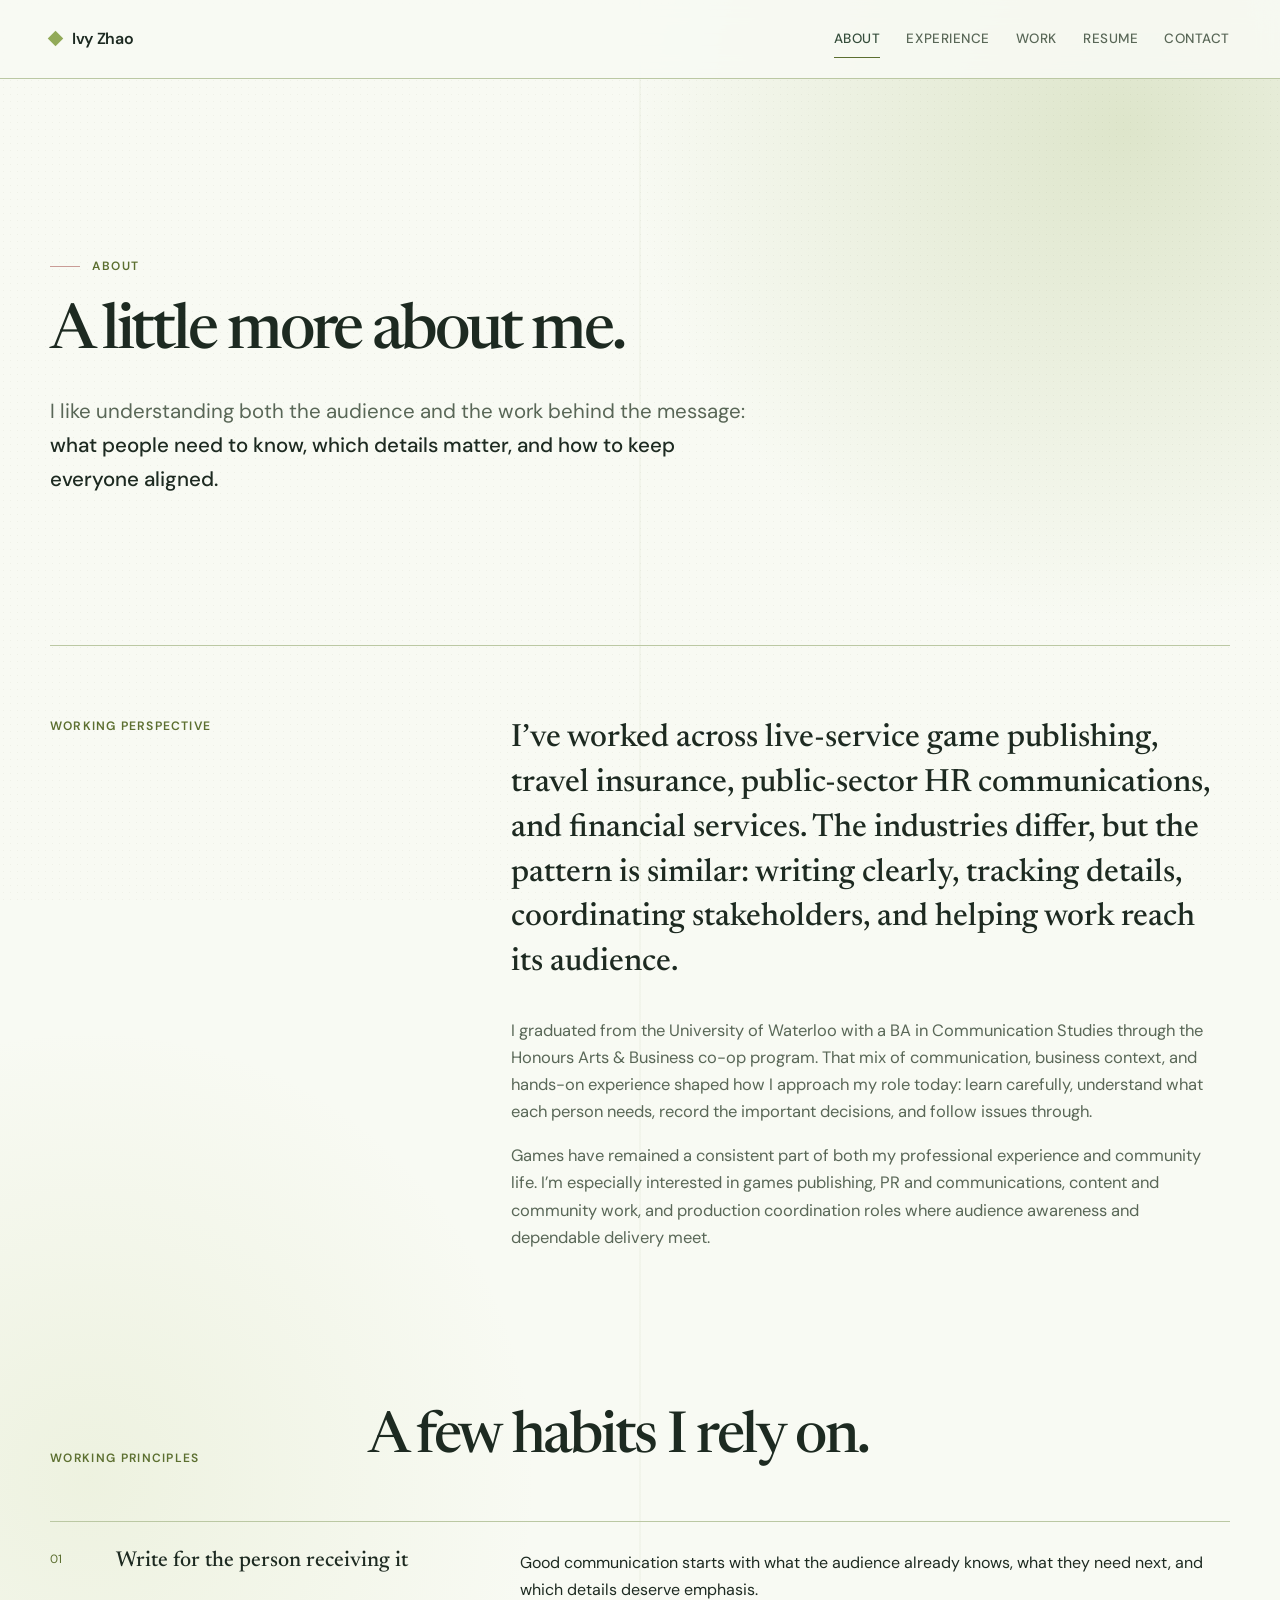
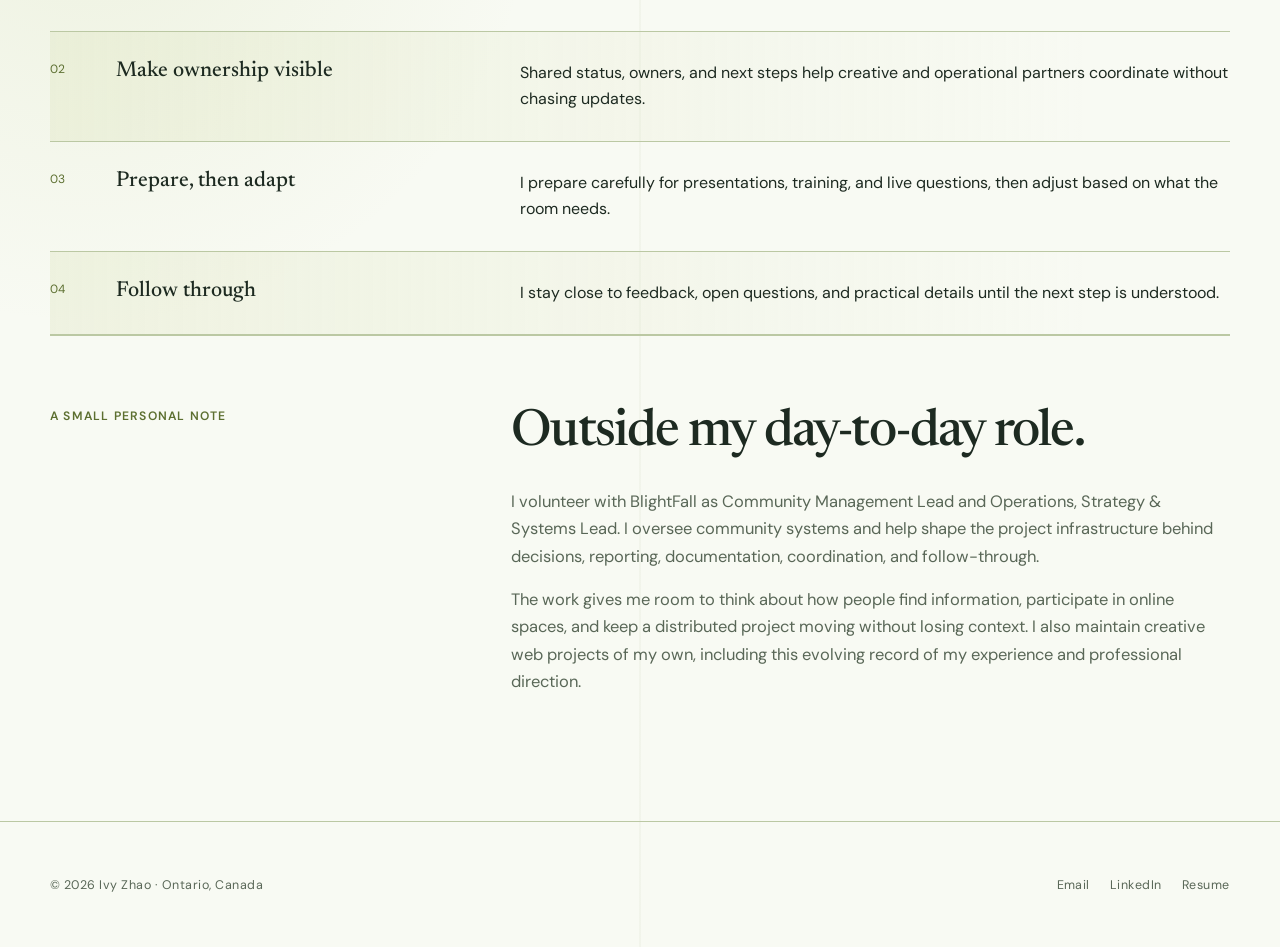
==== commit 5d51f51f: "add BlightFall operations case study" ====
--- a/about.html
+++ b/about.html
@@ -2,11 +2,11 @@
 <html lang="en">
 <head>
   <meta charset="utf-8"><meta name="viewport" content="width=device-width, initial-scale=1">
-  <meta name="description" content="Learn how Ivy Zhao approaches games communications, player-facing content, community leadership, presentations, publishing coordination, and practical follow-through.">
+  <meta name="description" content="Learn how Ivy Zhao approaches games communications, community leadership, product operations, systems design, publishing coordination, and practical follow-through.">
   <meta name="theme-color" content="#f8faf3">
   <link rel="canonical" href="https://ivyzhao.ca/about.html">
   <meta property="og:title" content="About | Ivy Zhao">
-  <meta property="og:description" content="Games communications, player-facing content, community leadership, presentations, and cross-functional delivery.">
+  <meta property="og:description" content="Games communications, player-facing content, community leadership, product operations, and cross-functional delivery.">
   <meta property="og:type" content="website">
   <meta property="og:url" content="https://ivyzhao.ca/about.html">
   <meta property="og:image" content="https://ivyzhao.ca/assets/ivyzhao-social-preview.png">
@@ -14,7 +14,7 @@
   <meta property="og:image:alt" content="ivyzhao.ca - games communications, community, and content">
   <meta name="twitter:card" content="summary_large_image">
   <meta name="twitter:title" content="About | Ivy Zhao">
-  <meta name="twitter:description" content="Games communications, player-facing content, community leadership, presentations, and cross-functional delivery.">
+  <meta name="twitter:description" content="Games communications, player-facing content, community leadership, product operations, and cross-functional delivery.">
   <meta name="twitter:image" content="https://ivyzhao.ca/assets/ivyzhao-social-preview.png">
   <title>About | Ivy Zhao</title><link rel="icon" href="favicon.ico"><link rel="stylesheet" href="style.css"><script src="script.js" defer></script>
 </head>
@@ -45,7 +45,7 @@
 
     <section class="split-layout section" data-reveal>
       <p class="sticky-label">A small personal note</p>
-      <div class="prose"><h2>Outside my day-to-day role.</h2><p>I volunteer as Community Management Lead for an independent game project, where I oversee Discord systems, moderation, announcements, events, member support, and feedback between players and developers. I also maintain creative web projects of my own.</p><p>Both give me room to think about how people find information, participate in online spaces, and build trust through consistent communication. This site is one of those projects: an evolving record of my experience and professional direction.</p></div>
+      <div class="prose"><h2>Outside my day-to-day role.</h2><p>I volunteer with BlightFall as Community Management Lead and Operations, Strategy &amp; Systems Lead. I oversee community systems and help shape the project infrastructure behind decisions, reporting, documentation, coordination, and follow-through.</p><p>The work gives me room to think about how people find information, participate in online spaces, and keep a distributed project moving without losing context. I also maintain creative web projects of my own, including this evolving record of my experience and professional direction.</p></div>
     </section>
   </main>
   <footer class="site-footer-wrap"><div class="site-footer"><span>© <span data-year></span> Ivy Zhao · Ontario, Canada</span><div class="footer-links"><a href="mailto:ivy.zhao.career@gmail.com">Email</a><a href="https://www.linkedin.com/in/ivyzhao02" target="_blank" rel="noopener noreferrer">LinkedIn</a><a href="resume.html">Resume</a></div></div></footer>
--- a/style.css
+++ b/style.css
@@ -1,4 +1,4 @@
-@import url("https://fonts.googleapis.com/css2?family=DM+Sans:wght@400;500;600&family=Newsreader:opsz,wght@6..72,500;6..72,600&display=swap");
+@import url("https://fonts.googleapis.com/css2?family=DM+Sans:opsz,wght@9..40,400;9..40,500;9..40,600&family=Newsreader:opsz,wght@6..72,500;6..72,600&display=swap");
 
 :root {
   --paper: #f8faf3;
@@ -506,6 +506,10 @@
   background: #edf2df;
 }
 
+.project-card.operations-featured {
+  background: #e5edd0;
+}
+
 .text-link {
   display: inline-flex;
   align-items: center;
@@ -526,6 +530,10 @@
 .text-link:hover::after {
   color: var(--blush);
   transform: translate(3px, -3px);
+}
+
+.role-body > .text-link + .text-link {
+  margin-left: 26px;
 }
 
 .cta-band {
@@ -1218,6 +1226,10 @@
 }
 
 @media (max-width: 640px) {
+  .role-body > .text-link + .text-link {
+    margin-left: 0;
+  }
+
   .nav-wrap,
   .site-footer,
   .page-shell {
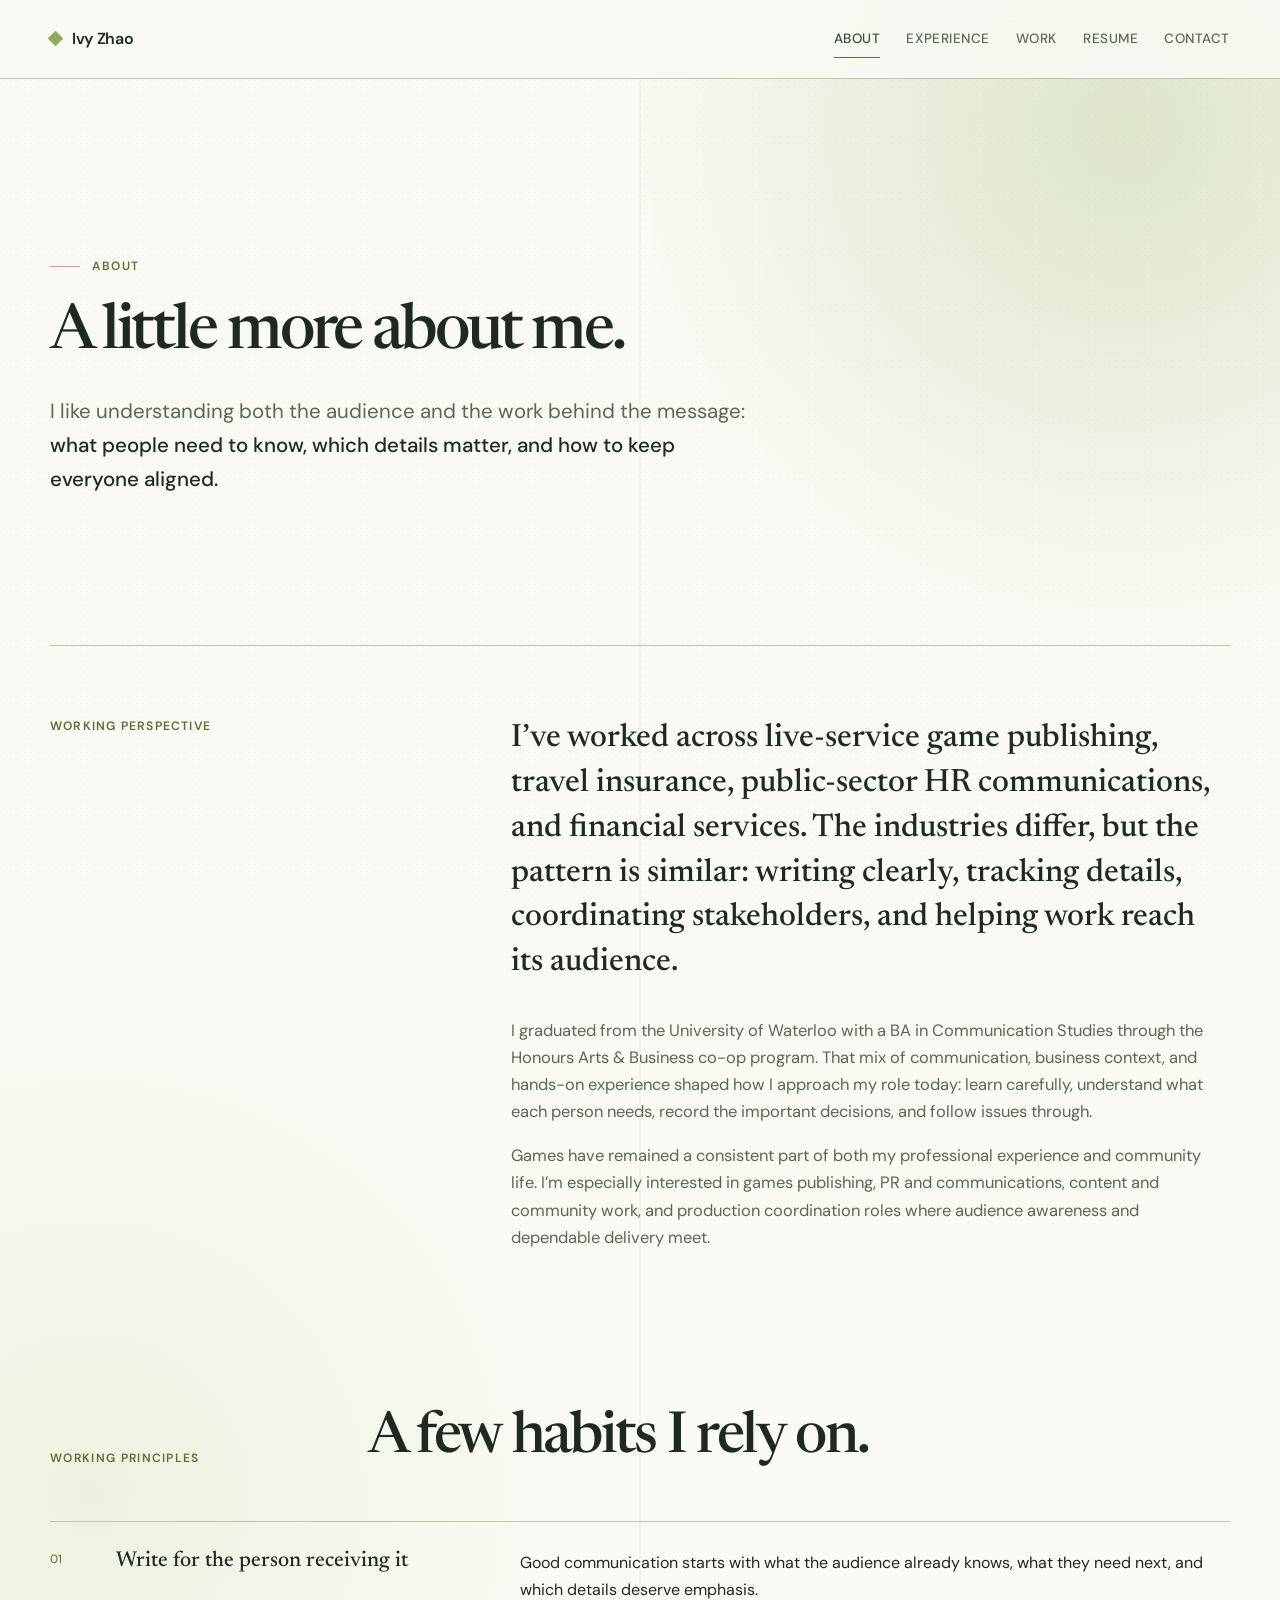
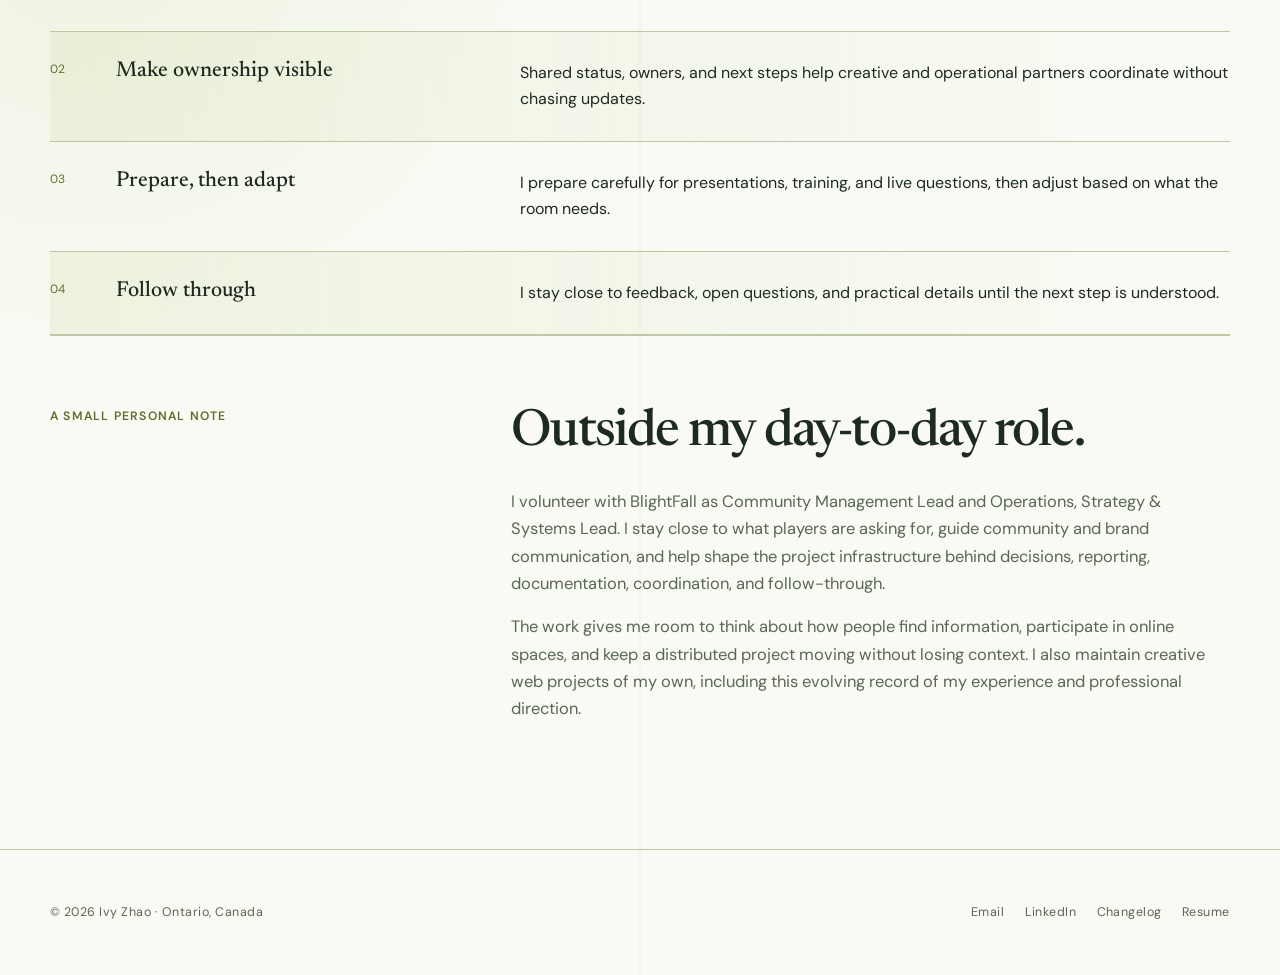
==== commit aa3b1a9a: "refresh BlightFall community evidence" ====
--- a/about.html
+++ b/about.html
@@ -45,9 +45,9 @@
 
     <section class="split-layout section" data-reveal>
       <p class="sticky-label">A small personal note</p>
-      <div class="prose"><h2>Outside my day-to-day role.</h2><p>I volunteer with BlightFall as Community Management Lead and Operations, Strategy &amp; Systems Lead. I oversee community systems and help shape the project infrastructure behind decisions, reporting, documentation, coordination, and follow-through.</p><p>The work gives me room to think about how people find information, participate in online spaces, and keep a distributed project moving without losing context. I also maintain creative web projects of my own, including this evolving record of my experience and professional direction.</p></div>
+      <div class="prose"><h2>Outside my day-to-day role.</h2><p>I volunteer with BlightFall as Community Management Lead and Operations, Strategy &amp; Systems Lead. I stay close to what players are asking for, guide community and brand communication, and help shape the project infrastructure behind decisions, reporting, documentation, coordination, and follow-through.</p><p>The work gives me room to think about how people find information, participate in online spaces, and keep a distributed project moving without losing context. I also maintain creative web projects of my own, including this evolving record of my experience and professional direction.</p></div>
     </section>
   </main>
-  <footer class="site-footer-wrap"><div class="site-footer"><span>© <span data-year></span> Ivy Zhao · Ontario, Canada</span><div class="footer-links"><a href="mailto:ivy.zhao.career@gmail.com">Email</a><a href="https://www.linkedin.com/in/ivyzhao02" target="_blank" rel="noopener noreferrer">LinkedIn</a><a href="resume.html">Resume</a></div></div></footer>
+  <footer class="site-footer-wrap"><div class="site-footer"><span>&copy; <span data-year></span> Ivy Zhao &middot; Ontario, Canada</span><div class="footer-links"><a href="mailto:ivy.zhao.career@gmail.com">Email</a><a href="https://www.linkedin.com/in/ivyzhao02" target="_blank" rel="noopener noreferrer">LinkedIn</a><a href="changelog.html">Changelog</a><a href="resume.html">Resume</a></div></div></footer>
 </body>
 </html>
--- a/style.css
+++ b/style.css
@@ -899,6 +899,36 @@
   color: var(--muted);
 }
 
+.changelog-list {
+  border-top: 1px solid var(--line);
+}
+
+.changelog-entry {
+  padding: clamp(30px, 5vw, 56px) 0;
+  border-bottom: 1px solid var(--line);
+  display: grid;
+  grid-template-columns: 0.45fr 1.55fr;
+  gap: clamp(32px, 7vw, 100px);
+}
+
+.changelog-entry time {
+  color: var(--accent);
+  font-size: 0.76rem;
+  font-weight: 600;
+  letter-spacing: 0.1em;
+  text-transform: uppercase;
+}
+
+.changelog-entry h2 {
+  margin-bottom: 12px;
+  font-size: clamp(1.8rem, 3.2vw, 2.65rem);
+}
+
+.changelog-entry p {
+  max-width: 720px;
+  color: var(--muted);
+}
+
 .future-cases {
   margin: 24px 0 0;
   padding: 0;
@@ -1193,6 +1223,7 @@
   .section-head,
   .split-layout,
   .role,
+  .changelog-entry,
   .resume-panel,
   .contact-layout,
   .cta-band {
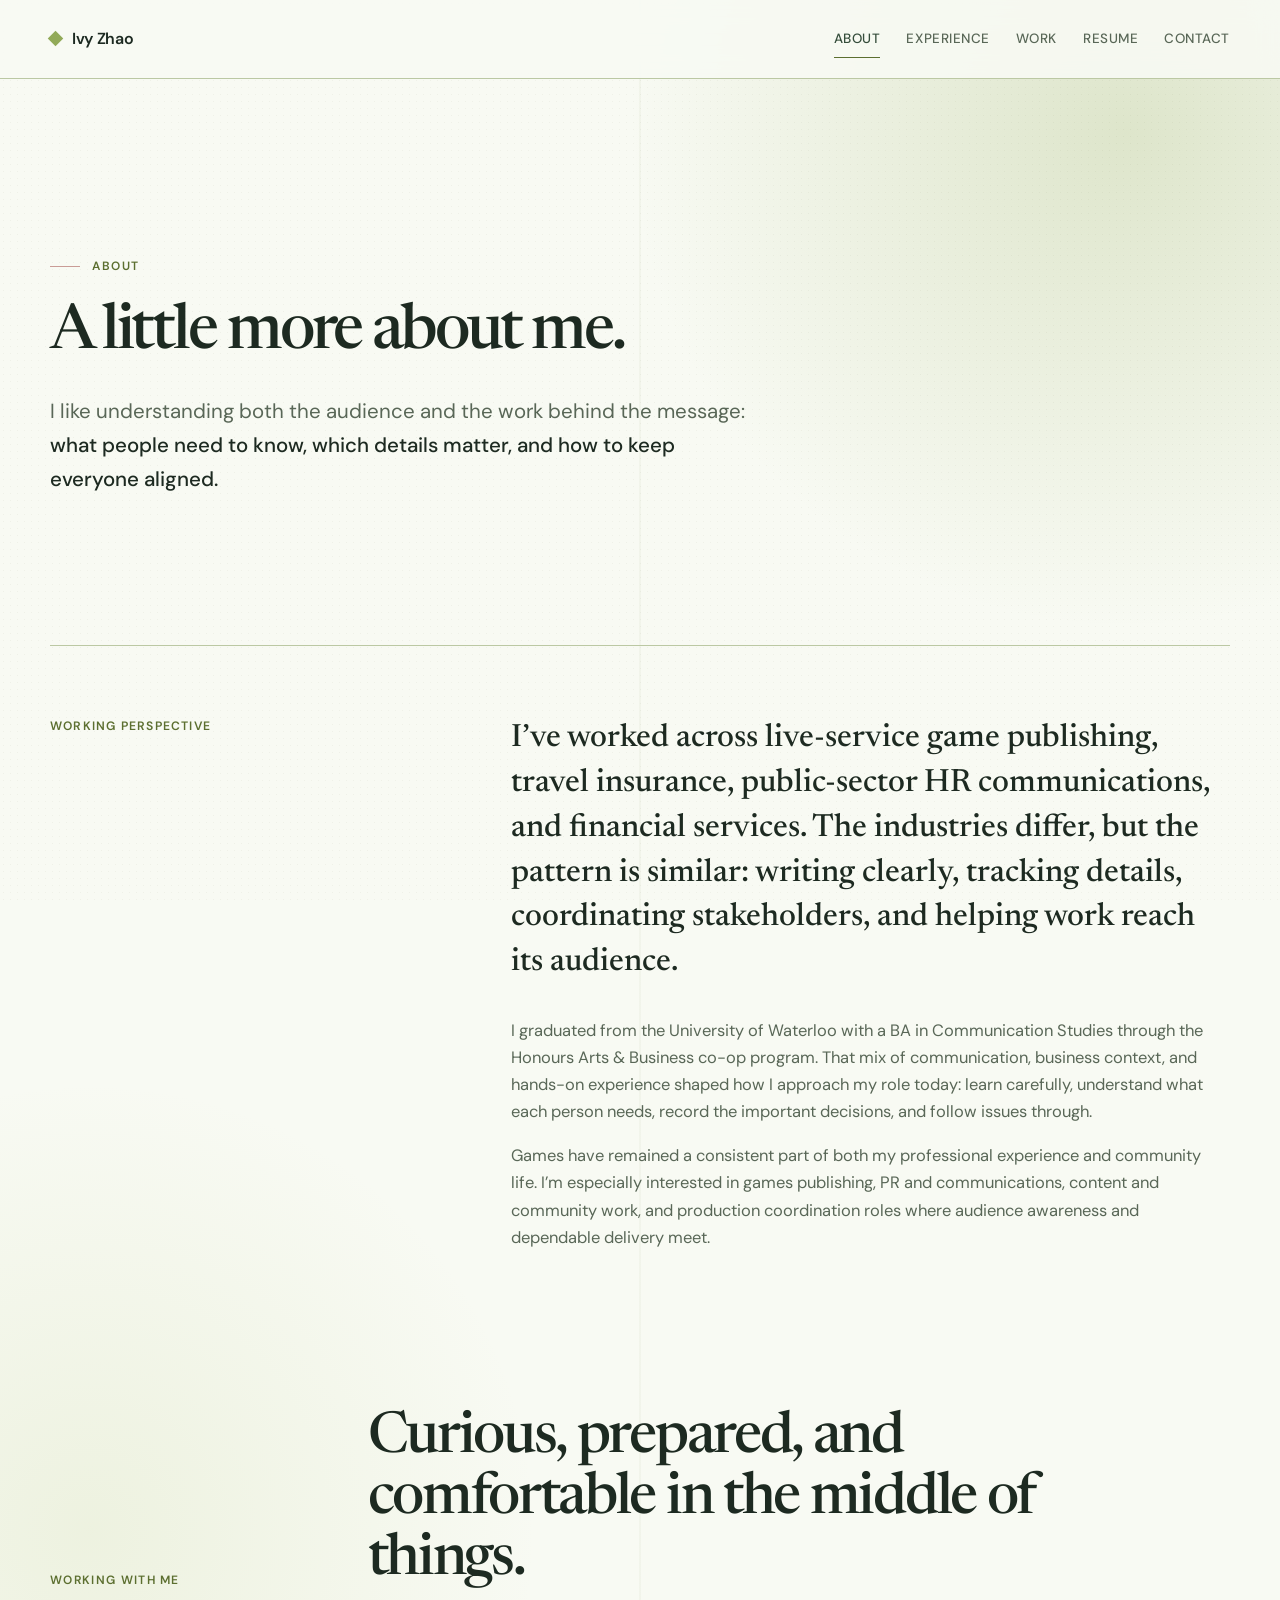
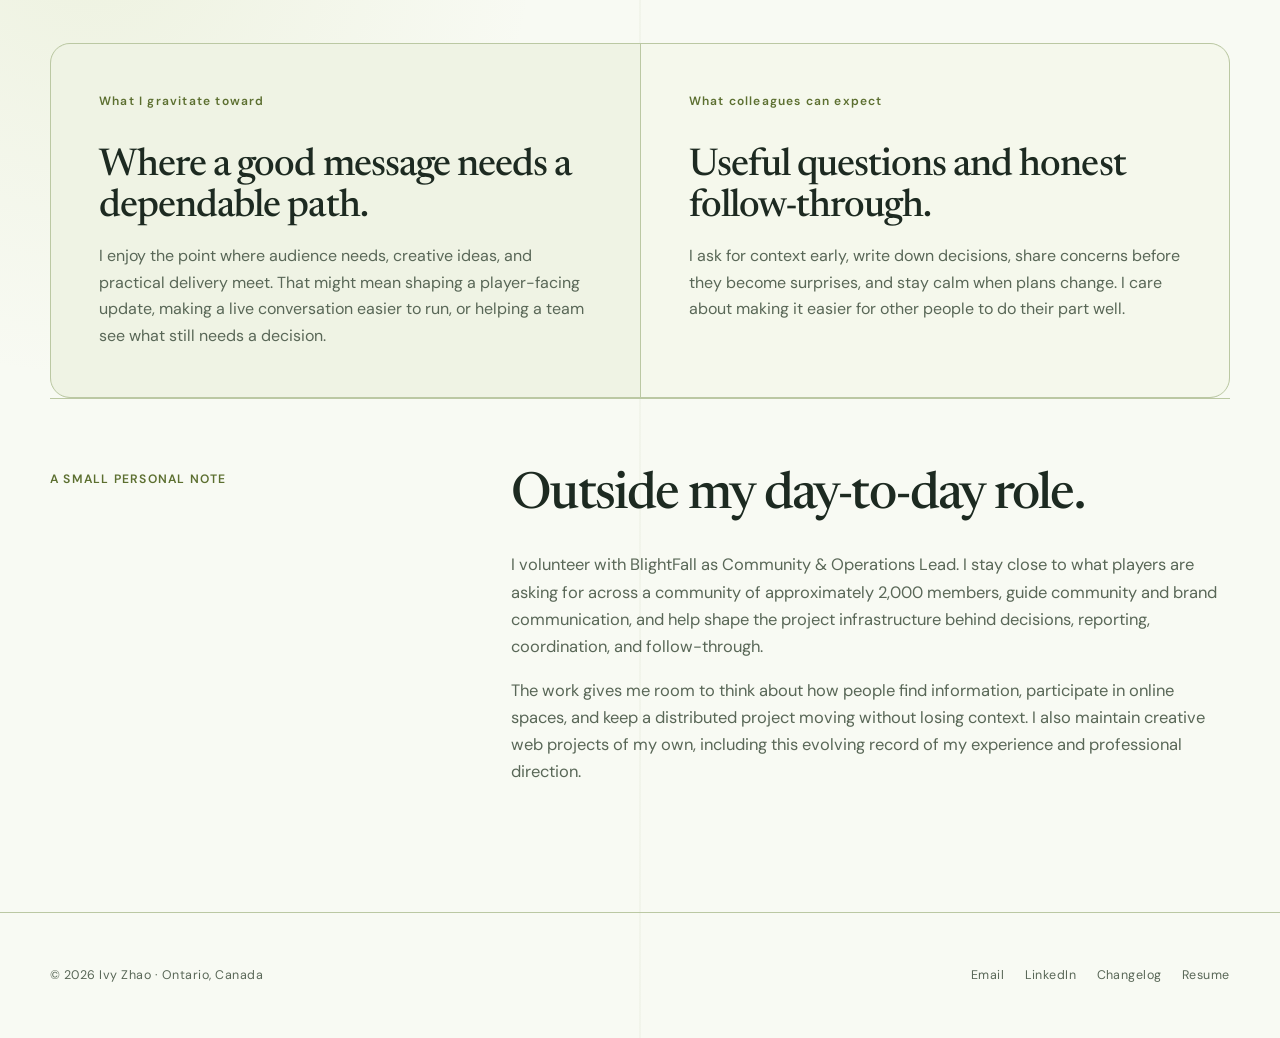
==== commit 3a916ab3: "refresh portfolio evidence and site foundations" ====
--- a/about.html
+++ b/about.html
@@ -8,6 +8,8 @@
   <meta property="og:title" content="About | Ivy Zhao">
   <meta property="og:description" content="Games communications, player-facing content, community leadership, product operations, and cross-functional delivery.">
   <meta property="og:type" content="website">
+  <meta property="og:site_name" content="Ivy Zhao">
+  <meta property="og:locale" content="en_CA">
   <meta property="og:url" content="https://ivyzhao.ca/about.html">
   <meta property="og:image" content="https://ivyzhao.ca/assets/ivyzhao-social-preview.png">
   <meta property="og:image:width" content="1200"><meta property="og:image:height" content="630">
@@ -16,7 +18,14 @@
   <meta name="twitter:title" content="About | Ivy Zhao">
   <meta name="twitter:description" content="Games communications, player-facing content, community leadership, product operations, and cross-functional delivery.">
   <meta name="twitter:image" content="https://ivyzhao.ca/assets/ivyzhao-social-preview.png">
-  <title>About | Ivy Zhao</title><link rel="icon" href="favicon.ico"><link rel="stylesheet" href="style.css"><script src="script.js" defer></script>
+  <meta name="twitter:image:alt" content="ivyzhao.ca - games communications, community, and content">
+  <title>About | Ivy Zhao</title>
+  <link rel="icon" href="favicon.ico" sizes="any">
+  <link rel="icon" href="assets/favicon.svg" type="image/svg+xml">
+  <link rel="apple-touch-icon" href="assets/apple-touch-icon.png">
+  <link rel="preload" href="assets/fonts/dm-sans-latin.woff2" as="font" type="font/woff2" crossorigin>
+  <link rel="preload" href="assets/fonts/newsreader-latin.woff2" as="font" type="font/woff2" crossorigin>
+  <link rel="stylesheet" href="style.css"><script src="script.js" defer></script>
 </head>
 <body>
   <a class="skip-link" href="#main">Skip to content</a>
@@ -27,25 +36,24 @@
     <section class="split-layout" data-reveal>
       <p class="sticky-label">Working perspective</p>
       <div class="prose">
+        <h2 class="visually-hidden">Professional background</h2>
         <p class="lead">I’ve worked across live-service game publishing, travel insurance, public-sector HR communications, and financial services. The industries differ, but the pattern is similar: writing clearly, tracking details, coordinating stakeholders, and helping work reach its audience.</p>
         <p>I graduated from the University of Waterloo with a BA in Communication Studies through the Honours Arts &amp; Business co-op program. That mix of communication, business context, and hands-on experience shaped how I approach my role today: learn carefully, understand what each person needs, record the important decisions, and follow issues through.</p>
         <p>Games have remained a consistent part of both my professional experience and community life. I’m especially interested in games publishing, PR and communications, content and community work, and production coordination roles where audience awareness and dependable delivery meet.</p>
       </div>
     </section>
 
-    <section class="section" aria-labelledby="principles-heading">
-      <div class="section-head" data-reveal><p class="section-kicker">Working principles</p><h2 id="principles-heading">A few habits I rely on.</h2></div>
-      <div class="principle-list" data-reveal>
-        <article class="principle"><span>01</span><h3>Write for the person receiving it</h3><p>Good communication starts with what the audience already knows, what they need next, and which details deserve emphasis.</p></article>
-        <article class="principle"><span>02</span><h3>Make ownership visible</h3><p>Shared status, owners, and next steps help creative and operational partners coordinate without chasing updates.</p></article>
-        <article class="principle"><span>03</span><h3>Prepare, then adapt</h3><p>I prepare carefully for presentations, training, and live questions, then adjust based on what the room needs.</p></article>
-        <article class="principle"><span>04</span><h3>Follow through</h3><p>I stay close to feedback, open questions, and practical details until the next step is understood.</p></article>
+    <section class="section" aria-labelledby="team-heading">
+      <div class="section-head" data-reveal><p class="section-kicker">Working with me</p><h2 id="team-heading">Curious, prepared, and comfortable in the middle of things.</h2></div>
+      <div class="about-note-grid" data-reveal>
+        <article class="about-note"><p class="project-number">What I gravitate toward</p><h3>Where a good message needs a dependable path.</h3><p>I enjoy the point where audience needs, creative ideas, and practical delivery meet. That might mean shaping a player-facing update, making a live conversation easier to run, or helping a team see what still needs a decision.</p></article>
+        <article class="about-note"><p class="project-number">What colleagues can expect</p><h3>Useful questions and honest follow-through.</h3><p>I ask for context early, write down decisions, share concerns before they become surprises, and stay calm when plans change. I care about making it easier for other people to do their part well.</p></article>
       </div>
     </section>
 
     <section class="split-layout section" data-reveal>
       <p class="sticky-label">A small personal note</p>
-      <div class="prose"><h2>Outside my day-to-day role.</h2><p>I volunteer with BlightFall as Community Management Lead and Operations, Strategy &amp; Systems Lead. I stay close to what players are asking for, guide community and brand communication, and help shape the project infrastructure behind decisions, reporting, documentation, coordination, and follow-through.</p><p>The work gives me room to think about how people find information, participate in online spaces, and keep a distributed project moving without losing context. I also maintain creative web projects of my own, including this evolving record of my experience and professional direction.</p></div>
+      <div class="prose"><h2>Outside my day-to-day role.</h2><p>I volunteer with BlightFall as Community &amp; Operations Lead. I stay close to what players are asking for across a community of approximately 2,000 members, guide community and brand communication, and help shape the project infrastructure behind decisions, reporting, coordination, and follow-through.</p><p>The work gives me room to think about how people find information, participate in online spaces, and keep a distributed project moving without losing context. I also maintain creative web projects of my own, including this evolving record of my experience and professional direction.</p></div>
     </section>
   </main>
   <footer class="site-footer-wrap"><div class="site-footer"><span>&copy; <span data-year></span> Ivy Zhao &middot; Ontario, Canada</span><div class="footer-links"><a href="mailto:ivy.zhao.career@gmail.com">Email</a><a href="https://www.linkedin.com/in/ivyzhao02" target="_blank" rel="noopener noreferrer">LinkedIn</a><a href="changelog.html">Changelog</a><a href="resume.html">Resume</a></div></div></footer>
--- a/style.css
+++ b/style.css
@@ -1,4 +1,18 @@
-@import url("https://fonts.googleapis.com/css2?family=DM+Sans:opsz,wght@9..40,400;9..40,500;9..40,600&family=Newsreader:opsz,wght@6..72,500;6..72,600&display=swap");
+@font-face {
+  font-family: "DM Sans";
+  font-style: normal;
+  font-weight: 400 600;
+  font-display: swap;
+  src: url("assets/fonts/dm-sans-latin.woff2") format("woff2");
+}
+
+@font-face {
+  font-family: "Newsreader";
+  font-style: normal;
+  font-weight: 500 600;
+  font-display: swap;
+  src: url("assets/fonts/newsreader-latin.woff2") format("woff2");
+}
 
 :root {
   --paper: #f8faf3;
@@ -17,7 +31,9 @@
   --serif: "Newsreader", Georgia, serif;
   --sans: "DM Sans", "Segoe UI", sans-serif;
   --content: 1180px;
-  --radius: 2px;
+  --radius-small: 10px;
+  --radius: 20px;
+  --radius-large: 30px;
 }
 
 * {
@@ -79,6 +95,18 @@
   outline-offset: 4px;
 }
 
+.visually-hidden {
+  position: absolute !important;
+  width: 1px !important;
+  height: 1px !important;
+  padding: 0 !important;
+  margin: -1px !important;
+  overflow: hidden !important;
+  clip: rect(0, 0, 0, 0) !important;
+  white-space: nowrap !important;
+  border: 0 !important;
+}
+
 .skip-link {
   position: fixed;
   top: 12px;
@@ -87,6 +115,7 @@
   padding: 9px 14px;
   color: var(--white);
   background: var(--ink);
+  border-radius: var(--radius-small);
   transform: translateY(-180%);
 }
 
@@ -281,6 +310,7 @@
   gap: 10px;
   padding: 11px 19px;
   border: 1px solid var(--ink);
+  border-radius: 999px;
   background: var(--ink);
   color: var(--white);
   font-size: 0.84rem;
@@ -325,6 +355,7 @@
 .portrait-frame {
   position: relative;
   overflow: hidden;
+  border-radius: var(--radius-large);
   aspect-ratio: 4 / 5;
   background: var(--accent-soft);
   box-shadow: 18px 18px 0 rgba(182, 199, 123, 0.35);
@@ -349,8 +380,9 @@
 }
 
 .proof-strip {
-  border-top: 1px solid var(--line);
-  border-bottom: 1px solid var(--line);
+  border: 1px solid var(--line);
+  border-radius: var(--radius);
+  overflow: hidden;
   display: grid;
   grid-template-columns: repeat(3, 1fr);
   background: var(--accent-pale);
@@ -456,6 +488,8 @@
   gap: 1px;
   background: var(--line);
   border: 1px solid var(--line);
+  border-radius: var(--radius);
+  overflow: hidden;
 }
 
 .capability,
@@ -508,6 +542,10 @@
 
 .project-card.operations-featured {
   background: #e5edd0;
+}
+
+.supporting-projects .project-card:last-child {
+  grid-column: span 2;
 }
 
 .text-link {
@@ -541,6 +579,7 @@
   padding: clamp(42px, 7vw, 80px);
   color: var(--white);
   background: var(--accent-dark);
+  border-radius: var(--radius-large);
   display: grid;
   grid-template-columns: 1.25fr 0.75fr;
   align-items: end;
@@ -626,41 +665,45 @@
 .compact-list span {
   padding: 8px 11px;
   border: 1px solid #c5d198;
+  border-radius: 999px;
   background: rgba(220, 227, 186, 0.52);
   color: var(--muted);
   font-size: 0.78rem;
   line-height: 1.3;
 }
 
-.principle-list {
-  margin-top: 42px;
-  border-top: 1px solid var(--line);
-}
-
-.principle {
-  display: grid;
-  grid-template-columns: 44px 0.7fr 1.3fr;
-  gap: 22px;
-  padding: 28px 0;
-  border-bottom: 1px solid var(--line);
-}
-
-.principle:nth-child(even) {
-  background: linear-gradient(90deg, rgba(220, 227, 186, 0.32), transparent 88%);
-}
-
-.principle span {
-  color: var(--accent);
-  font-size: 0.75rem;
-}
-
-.principle h3,
-.principle p {
-  margin: 0;
-}
-
-.principle h3 {
-  font-size: 1.35rem;
+.about-note-grid {
+  display: grid;
+  grid-template-columns: repeat(2, minmax(0, 1fr));
+  gap: 1px;
+  border: 1px solid var(--line);
+  border-radius: var(--radius);
+  overflow: hidden;
+  background: var(--line);
+}
+
+.about-note {
+  padding: clamp(30px, 4vw, 48px);
+  background: var(--accent-pale);
+}
+
+.about-note:nth-child(2) {
+  background: #f5f8ec;
+}
+
+.about-note .project-number {
+  margin-bottom: 34px;
+}
+
+.about-note h3 {
+  margin-bottom: 16px;
+  font-size: clamp(1.75rem, 3vw, 2.45rem);
+  letter-spacing: -0.025em;
+}
+
+.about-note p:last-child {
+  margin-bottom: 0;
+  color: var(--muted);
 }
 
 .timeline {
@@ -732,6 +775,7 @@
 .tag {
   padding: 5px 10px;
   border: 1px solid #c9d49f;
+  border-radius: 999px;
   background: rgba(220, 227, 186, 0.42);
   color: var(--muted);
   font-size: 0.73rem;
@@ -772,6 +816,7 @@
 .artifact-section {
   padding: clamp(34px, 6vw, 70px);
   border: 1px solid var(--line);
+  border-radius: var(--radius-large);
   background: rgba(239, 243, 228, 0.78);
 }
 
@@ -789,6 +834,8 @@
   gap: 1px;
   border: 1px solid var(--line);
   background: var(--line);
+  border-radius: var(--radius);
+  overflow: hidden;
 }
 
 .artifact-card {
@@ -834,6 +881,138 @@
   text-decoration-color: var(--blush);
 }
 
+.media-showcase .section-head {
+  align-items: start;
+}
+
+.media-intro {
+  max-width: 680px;
+  margin: 18px 0 0;
+  color: var(--muted);
+}
+
+.media-grid {
+  display: grid;
+  grid-template-columns: repeat(3, minmax(0, 1fr));
+  gap: clamp(18px, 2.5vw, 30px);
+}
+
+.media-card {
+  position: relative;
+  min-width: 0;
+  padding: 10px;
+  border: 1px solid var(--blush);
+  border-radius: calc(var(--radius) + 4px);
+  background: var(--blush-soft);
+  box-shadow: 8px 8px 0 rgba(220, 227, 186, 0.72);
+}
+
+.media-card::before,
+.media-card::after {
+  content: "";
+  position: absolute;
+  z-index: 1;
+  width: 8px;
+  height: 8px;
+  border: 2px solid var(--paper);
+  border-radius: 50%;
+  background: var(--accent-bright);
+}
+
+.media-card::before {
+  top: 15px;
+  left: 15px;
+}
+
+.media-card::after {
+  right: 15px;
+  bottom: 15px;
+  background: var(--blush);
+}
+
+.video-frame {
+  position: relative;
+  overflow: hidden;
+  aspect-ratio: 16 / 9;
+  border-radius: calc(var(--radius) - 4px);
+  background: var(--accent-dark);
+}
+
+.video-frame iframe,
+.video-poster {
+  position: absolute;
+  inset: 0;
+  width: 100%;
+  height: 100%;
+  border: 0;
+}
+
+.video-poster {
+  padding: 0;
+  cursor: pointer;
+  background: var(--accent-dark);
+}
+
+.video-poster img {
+  width: 100%;
+  height: 100%;
+  object-fit: cover;
+  transition: transform 220ms ease, filter 220ms ease;
+}
+
+.video-poster:hover img {
+  filter: saturate(1.08) brightness(0.86);
+  transform: scale(1.025);
+}
+
+.play-badge {
+  position: absolute;
+  top: 50%;
+  left: 50%;
+  min-width: 64px;
+  min-height: 44px;
+  display: grid;
+  place-items: center;
+  padding: 8px 15px;
+  border: 2px solid var(--white);
+  border-radius: 999px;
+  color: var(--ink);
+  background: var(--blush-soft);
+  box-shadow: 0 7px 20px rgba(29, 42, 33, 0.22);
+  font: 600 0.75rem var(--sans);
+  letter-spacing: 0.06em;
+  text-transform: uppercase;
+  transform: translate(-50%, -50%);
+}
+
+.media-caption {
+  padding: 22px 14px 14px;
+}
+
+.media-caption .media-label {
+  margin-bottom: 11px;
+  color: var(--accent);
+  font-size: 0.68rem;
+  font-weight: 600;
+  letter-spacing: 0.11em;
+  text-transform: uppercase;
+}
+
+.media-caption h3 {
+  min-height: 2.2em;
+  margin-bottom: 18px;
+  font-size: clamp(1.35rem, 2vw, 1.75rem);
+}
+
+.media-caption a {
+  position: relative;
+  z-index: 2;
+  color: var(--accent-dark);
+  font-size: 0.78rem;
+  font-weight: 600;
+  text-decoration-color: var(--blush);
+}
+
 .metric-grid {
   margin: 0;
   display: grid;
@@ -841,6 +1020,8 @@
   gap: 1px;
   border: 1px solid var(--line);
   background: var(--line);
+  border-radius: var(--radius);
+  overflow: hidden;
 }
 
 .metric {
@@ -877,6 +1058,86 @@
   color: var(--muted);
   font-size: 0.78rem;
   line-height: 1.45;
+}
+
+.case-visual {
+  margin: clamp(70px, 10vw, 120px) 0 0;
+  padding: clamp(30px, 5vw, 58px);
+  border: 1px solid var(--line);
+  border-radius: var(--radius-large);
+  background:
+    radial-gradient(circle at 92% 5%, rgba(146, 170, 88, 0.28), transparent 20rem),
+    rgba(239, 243, 228, 0.82);
+}
+
+.operations-flow {
+  background:
+    radial-gradient(circle at 8% 95%, rgba(201, 156, 150, 0.13), transparent 18rem),
+    rgba(231, 237, 216, 0.82);
+}
+
+.case-visual-heading {
+  max-width: 760px;
+  margin-bottom: 42px;
+}
+
+.case-visual-heading h2 {
+  margin: 12px 0 0;
+  font-size: clamp(2.15rem, 4vw, 3.7rem);
+  letter-spacing: -0.035em;
+}
+
+.case-flow {
+  display: grid;
+  grid-template-columns: repeat(4, minmax(0, 1fr));
+  gap: 1px;
+  border: 1px solid var(--line);
+  border-radius: var(--radius);
+  overflow: hidden;
+  background: var(--line);
+}
+
+.flow-step {
+  min-width: 0;
+  padding: clamp(22px, 3vw, 34px);
+  background: var(--white);
+}
+
+.flow-step:nth-child(even) {
+  background: #f4f7e9;
+}
+
+.flow-step span {
+  display: inline-flex;
+  width: 30px;
+  height: 30px;
+  margin-bottom: 34px;
+  border: 1px solid var(--blush);
+  border-radius: 50%;
+  align-items: center;
+  justify-content: center;
+  color: var(--accent);
+  font-size: 0.68rem;
+  font-weight: 600;
+}
+
+.flow-step h3 {
+  margin-bottom: 12px;
+  font-size: clamp(1.45rem, 2.2vw, 1.9rem);
+}
+
+.flow-step p {
+  margin-bottom: 0;
+  color: var(--muted);
+  font-size: 0.86rem;
+  line-height: 1.55;
+}
+
+.case-visual figcaption {
+  max-width: 760px;
+  margin-top: 24px;
+  color: var(--muted);
+  font-size: 0.86rem;
 }
 
 .coming-soon {
@@ -962,6 +1223,8 @@
   gap: 1px;
   background: var(--line);
   border: 1px solid var(--line);
+  border-radius: var(--radius-large);
+  overflow: hidden;
 }
 
 .resume-copy,
@@ -999,6 +1262,8 @@
   margin-top: 64px;
   border: 1px solid var(--line);
   background: var(--accent-pale);
+  border-radius: var(--radius);
+  overflow: hidden;
 }
 
 .skills-snapshot summary {
@@ -1067,6 +1332,7 @@
 .skill-chips span {
   padding: 5px 8px;
   border: 1px solid #c5d198;
+  border-radius: 999px;
   background: rgba(220, 227, 186, 0.52);
   color: var(--muted);
   font-size: 0.7rem;
@@ -1086,6 +1352,7 @@
   width: 100%;
   height: auto;
   border: 1px solid rgba(69, 88, 38, 0.16);
+  border-radius: var(--radius-small);
   background: var(--white);
   box-shadow: 0 18px 44px rgba(53, 77, 59, 0.17);
   transition: transform 180ms ease, box-shadow 180ms ease;
@@ -1104,14 +1371,17 @@
 }
 
 .contact-links {
-  border-top: 1px solid var(--line);
+  overflow: hidden;
+  border: 1px solid var(--line);
+  border-radius: var(--radius);
+  background: rgba(239, 243, 228, 0.64);
 }
 
 .contact-link {
   display: flex;
   justify-content: space-between;
   gap: 24px;
-  padding: 25px 0;
+  padding: 25px 22px;
   border-bottom: 1px solid var(--line);
   color: var(--ink);
   font: 500 clamp(1.25rem, 2.4vw, 1.8rem) var(--serif);
@@ -1120,7 +1390,7 @@
 }
 
 .contact-link:hover {
-  padding-inline: 14px;
+  padding-inline: 28px 16px;
   background: var(--accent-pale);
 }
 
@@ -1131,6 +1401,20 @@
 
 .contact-link:hover span:last-child {
   transform: translate(3px, -3px);
+}
+
+.contact-primary {
+  display: flex;
+  min-width: 0;
+  flex-direction: column;
+  gap: 3px;
+}
+
+.contact-primary small {
+  overflow-wrap: anywhere;
+  color: var(--muted);
+  font: 500 0.78rem/1.4 var(--sans);
+  letter-spacing: 0;
 }
 
 .site-footer-wrap {
@@ -1251,7 +1535,19 @@
     grid-template-columns: 1fr;
   }
 
+  .media-grid {
+    grid-template-columns: 1fr;
+  }
+
+  .media-caption h3 {
+    min-height: 0;
+  }
+
   .metric-grid {
+    grid-template-columns: repeat(2, minmax(0, 1fr));
+  }
+
+  .case-flow {
     grid-template-columns: repeat(2, minmax(0, 1fr));
   }
 }
@@ -1290,7 +1586,9 @@
 
   .proof-strip,
   .capability-grid,
-  .project-grid {
+  .project-grid,
+  .about-note-grid,
+  .case-flow {
     grid-template-columns: 1fr;
   }
 
@@ -1304,8 +1602,11 @@
     grid-template-columns: 1fr;
   }
 
+  .supporting-projects .project-card:last-child {
+    grid-column: auto;
+  }
+
   .experience-row,
-  .principle,
   .coming-soon {
     grid-template-columns: 1fr;
   }
@@ -1334,10 +1635,6 @@
 
   .experience-date {
     grid-column: auto;
-  }
-
-  .principle {
-    gap: 12px;
   }
 
   .cta-band {
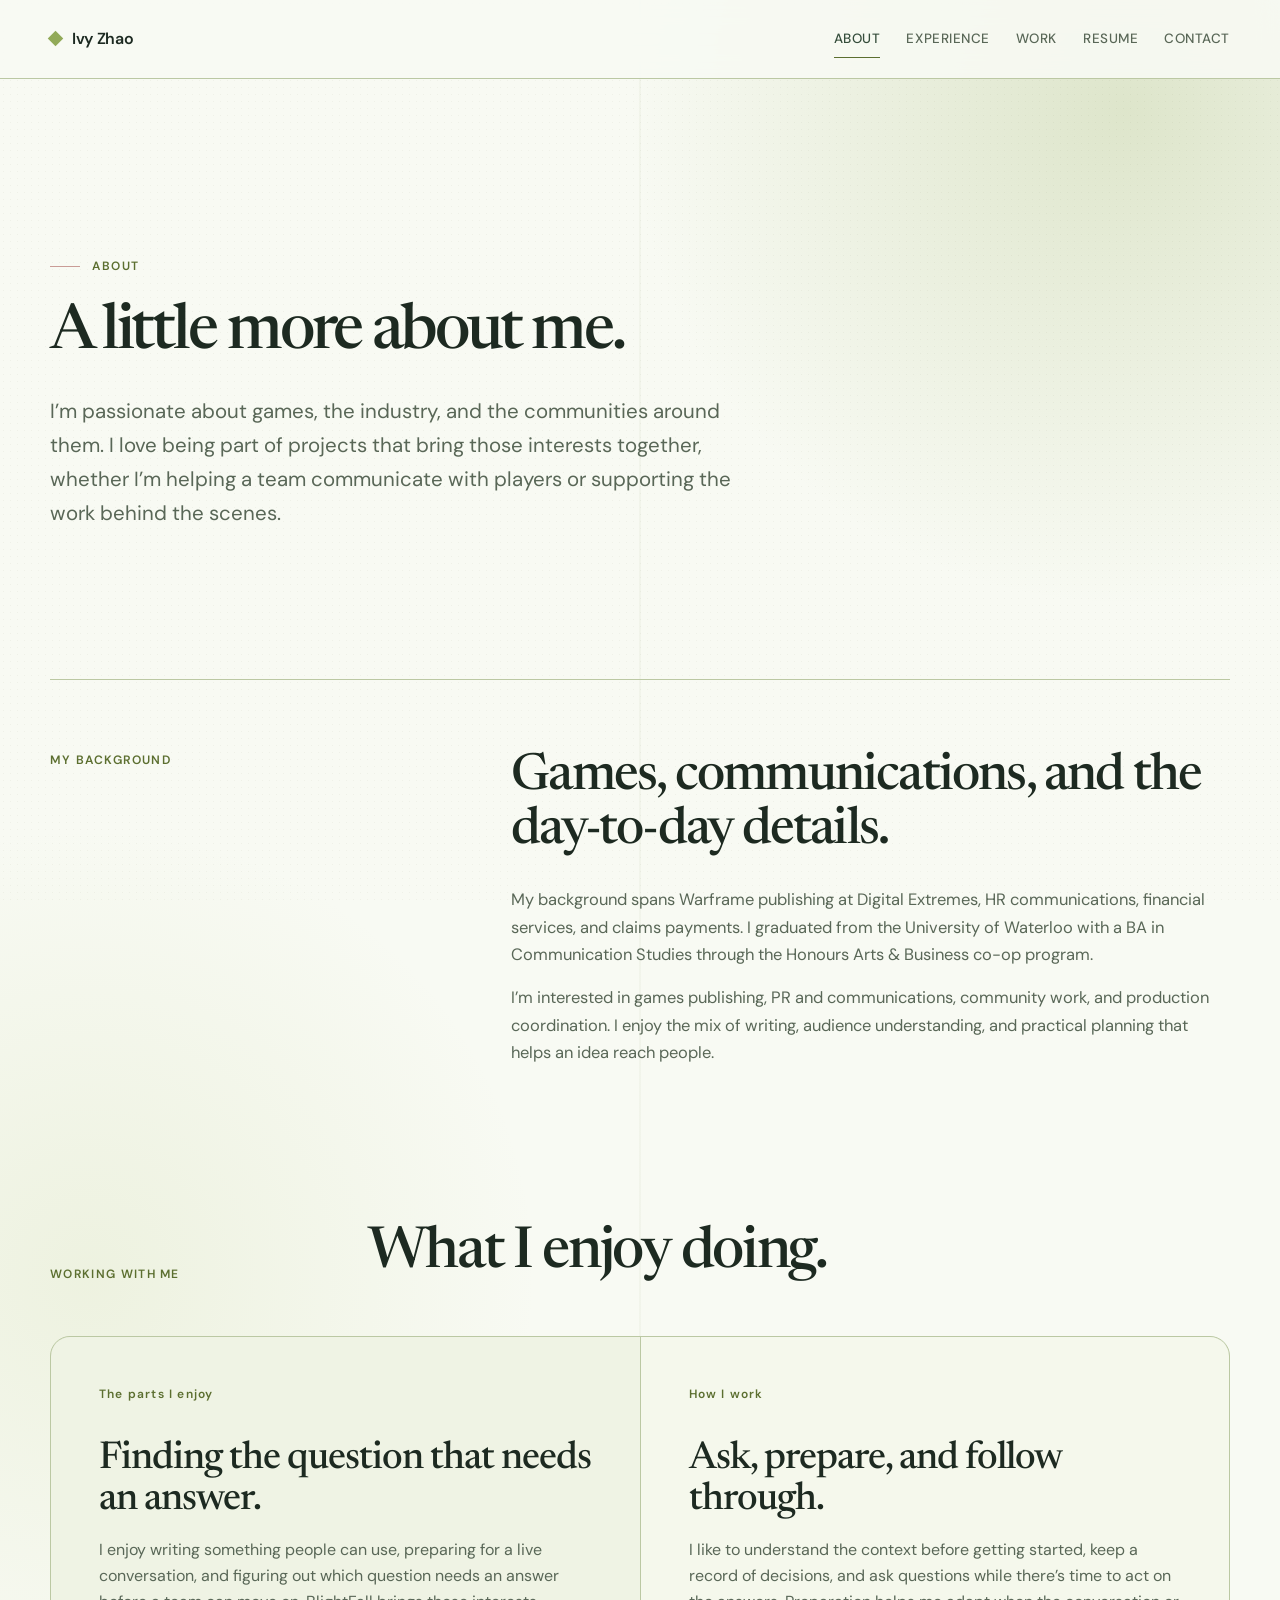
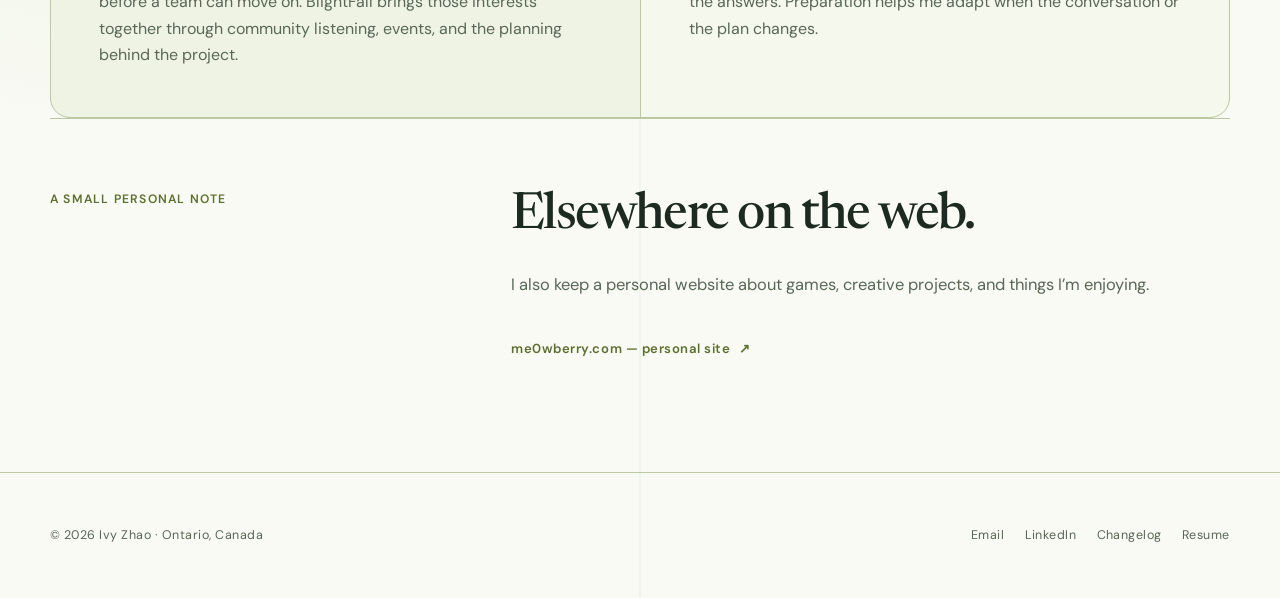
==== commit 9ea6aa61: "Bring portfolio evidence forward and refine site copy" ====
--- a/about.html
+++ b/about.html
@@ -1,12 +1,21 @@
 <!doctype html>
 <html lang="en">
 <head>
+  <!-- Google tag (gtag.js) -->
+  <script async src="https://www.googletagmanager.com/gtag/js?id=G-XYHKNGK1D8"></script>
+  <script>
+    window.dataLayer = window.dataLayer || [];
+    function gtag(){dataLayer.push(arguments);}
+    gtag('js', new Date());
+
+    gtag('config', 'G-XYHKNGK1D8');
+  </script>
   <meta charset="utf-8"><meta name="viewport" content="width=device-width, initial-scale=1">
-  <meta name="description" content="Learn how Ivy Zhao approaches games communications, community leadership, product operations, systems design, publishing coordination, and practical follow-through.">
+  <meta name="description" content="Meet Ivy Zhao: communications, community, and operations experience, an enthusiasm for games, and an interest in helping teams and audiences connect.">
   <meta name="theme-color" content="#f8faf3">
   <link rel="canonical" href="https://ivyzhao.ca/about.html">
   <meta property="og:title" content="About | Ivy Zhao">
-  <meta property="og:description" content="Games communications, player-facing content, community leadership, product operations, and cross-functional delivery.">
+  <meta property="og:description" content="Meet Ivy Zhao: communications, community, and operations experience, an enthusiasm for games, and an interest in helping teams and audiences connect.">
   <meta property="og:type" content="website">
   <meta property="og:site_name" content="Ivy Zhao">
   <meta property="og:locale" content="en_CA">
@@ -16,7 +25,7 @@
   <meta property="og:image:alt" content="ivyzhao.ca - games communications, community, and content">
   <meta name="twitter:card" content="summary_large_image">
   <meta name="twitter:title" content="About | Ivy Zhao">
-  <meta name="twitter:description" content="Games communications, player-facing content, community leadership, product operations, and cross-functional delivery.">
+  <meta name="twitter:description" content="Meet Ivy Zhao: communications, community, and operations experience, an enthusiasm for games, and an interest in helping teams and audiences connect.">
   <meta name="twitter:image" content="https://ivyzhao.ca/assets/ivyzhao-social-preview.png">
   <meta name="twitter:image:alt" content="ivyzhao.ca - games communications, community, and content">
   <title>About | Ivy Zhao</title>
@@ -31,30 +40,13 @@
   <a class="skip-link" href="#main">Skip to content</a>
   <header class="site-header"><div class="nav-wrap"><a class="brand" href="index.html" aria-label="Ivy Zhao, home"><span class="brand-mark" aria-hidden="true"></span>Ivy Zhao</a><button class="nav-toggle" type="button" aria-expanded="false" aria-controls="site-nav">Menu</button><nav class="site-nav" id="site-nav" aria-label="Primary navigation"><a href="about.html" aria-current="page">About</a><a href="experience.html">Experience</a><a href="projects.html">Work</a><a href="resume.html">Resume</a><a href="contact.html">Contact</a></nav></div></header>
   <main id="main" class="page-shell">
-    <header class="page-header" data-reveal><p class="eyebrow">About</p><h1 class="page-title">A little more about me.</h1><p class="page-intro">I like understanding both the audience and the work behind the message: <strong>what people need to know, which details matter, and how to keep everyone aligned.</strong></p></header>
-
-    <section class="split-layout" data-reveal>
-      <p class="sticky-label">Working perspective</p>
-      <div class="prose">
-        <h2 class="visually-hidden">Professional background</h2>
-        <p class="lead">I’ve worked across live-service game publishing, travel insurance, public-sector HR communications, and financial services. The industries differ, but the pattern is similar: writing clearly, tracking details, coordinating stakeholders, and helping work reach its audience.</p>
-        <p>I graduated from the University of Waterloo with a BA in Communication Studies through the Honours Arts &amp; Business co-op program. That mix of communication, business context, and hands-on experience shaped how I approach my role today: learn carefully, understand what each person needs, record the important decisions, and follow issues through.</p>
-        <p>Games have remained a consistent part of both my professional experience and community life. I’m especially interested in games publishing, PR and communications, content and community work, and production coordination roles where audience awareness and dependable delivery meet.</p>
-      </div>
-    </section>
-
-    <section class="section" aria-labelledby="team-heading">
-      <div class="section-head" data-reveal><p class="section-kicker">Working with me</p><h2 id="team-heading">Curious, prepared, and comfortable in the middle of things.</h2></div>
-      <div class="about-note-grid" data-reveal>
-        <article class="about-note"><p class="project-number">What I gravitate toward</p><h3>Where a good message needs a dependable path.</h3><p>I enjoy the point where audience needs, creative ideas, and practical delivery meet. That might mean shaping a player-facing update, making a live conversation easier to run, or helping a team see what still needs a decision.</p></article>
-        <article class="about-note"><p class="project-number">What colleagues can expect</p><h3>Useful questions and honest follow-through.</h3><p>I ask for context early, write down decisions, share concerns before they become surprises, and stay calm when plans change. I care about making it easier for other people to do their part well.</p></article>
-      </div>
-    </section>
-
-    <section class="split-layout section" data-reveal>
-      <p class="sticky-label">A small personal note</p>
-      <div class="prose"><h2>Outside my day-to-day role.</h2><p>I volunteer with BlightFall as Community &amp; Operations Lead. I stay close to what players are asking for across a community of approximately 2,000 members, guide community and brand communication, and help shape the project infrastructure behind decisions, reporting, coordination, and follow-through.</p><p>The work gives me room to think about how people find information, participate in online spaces, and keep a distributed project moving without losing context. I also maintain creative web projects of my own, including this evolving record of my experience and professional direction.</p></div>
-    </section>
+    <header class="page-header" data-reveal><p class="eyebrow">About</p><h1 class="page-title">A little more about me.</h1><p class="page-intro">I&rsquo;m passionate about games, the industry, and the communities around them. I love being part of projects that bring those interests together, whether I&rsquo;m helping a team communicate with players or supporting the work behind the scenes.</p></header>
+    <section class="split-layout" data-reveal><p class="sticky-label">My background</p><div class="prose"><h2>Games, communications, and the day-to-day details.</h2><p>My background spans Warframe publishing at Digital Extremes, HR communications, financial services, and claims payments. I graduated from the University of Waterloo with a BA in Communication Studies through the Honours Arts &amp; Business co-op program.</p><p>I&rsquo;m interested in games publishing, PR and communications, community work, and production coordination. I enjoy the mix of writing, audience understanding, and practical planning that helps an idea reach people.</p></div></section>
+    <section class="section" aria-labelledby="team-heading"><div class="section-head" data-reveal><p class="section-kicker">Working with me</p><h2 id="team-heading">What I enjoy doing.</h2></div><div class="about-note-grid" data-reveal>
+      <article class="about-note"><p class="project-number">The parts I enjoy</p><h3>Finding the question that needs an answer.</h3><p>I enjoy writing something people can use, preparing for a live conversation, and figuring out which question needs an answer before a team can move on. BlightFall brings those interests together through community listening, events, and the planning behind the project.</p></article>
+      <article class="about-note"><p class="project-number">How I work</p><h3>Ask, prepare, and follow through.</h3><p>I like to understand the context before getting started, keep a record of decisions, and ask questions while there&rsquo;s time to act on the answers. Preparation helps me adapt when the conversation or the plan changes.</p></article>
+    </div></section>
+    <section class="split-layout section" data-reveal><p class="sticky-label">A small personal note</p><div class="prose"><h2>Elsewhere on the web.</h2><p>I also keep a personal website about games, creative projects, and things I&rsquo;m enjoying.</p><a class="text-link" href="https://me0wberry.com/" target="_blank" rel="noopener noreferrer">me0wberry.com &mdash; personal site</a></div></section>
   </main>
   <footer class="site-footer-wrap"><div class="site-footer"><span>&copy; <span data-year></span> Ivy Zhao &middot; Ontario, Canada</span><div class="footer-links"><a href="mailto:ivy.zhao.career@gmail.com">Email</a><a href="https://www.linkedin.com/in/ivyzhao02" target="_blank" rel="noopener noreferrer">LinkedIn</a><a href="changelog.html">Changelog</a><a href="resume.html">Resume</a></div></div></footer>
 </body>
--- a/style.css
+++ b/style.css
@@ -1651,3 +1651,280 @@
     flex-wrap: wrap;
   }
 }
+
+.home-shell {
+  padding-top: 32px;
+}
+
+.home-shell .hero {
+  min-height: 0;
+  padding-block: 48px 38px;
+  grid-template-columns: minmax(0, 1fr) 230px;
+  gap: 60px;
+}
+
+.home-shell .hero h1 {
+  max-width: 790px;
+  font-size: clamp(2.75rem, 4.3vw, 4rem);
+}
+
+.home-shell .hero-copy {
+  max-width: 730px;
+  font-size: 1.05rem;
+}
+
+.home-shell .hero-aside {
+  max-width: 230px;
+  justify-self: end;
+}
+
+.home-shell .button-row {
+  margin-top: 24px;
+}
+
+.home-shell .portfolio-section {
+  padding-top: 32px;
+}
+
+.portfolio-section .section-head {
+  margin-bottom: 26px;
+}
+
+.portfolio-section .section-head h2 {
+  font-size: clamp(2rem, 3.2vw, 3rem);
+}
+
+.portfolio-grid {
+  grid-template-columns: repeat(3, minmax(0, 1fr));
+}
+
+.portfolio-grid .project-card {
+  min-width: 0;
+  padding: 0;
+  display: flex;
+  flex-direction: column;
+  overflow: hidden;
+}
+
+.portfolio-grid .project-detail {
+  min-height: 0;
+  flex: 1;
+  padding: 26px;
+}
+
+.portfolio-grid .project-number {
+  margin-bottom: 20px;
+}
+
+.portfolio-grid h3 {
+  font-size: 1.8rem;
+}
+
+.portfolio-grid .project-detail p {
+  font-size: 0.92rem;
+  line-height: 1.6;
+}
+
+.portfolio-grid .project-detail .project-number {
+  color: var(--accent);
+  font-size: 0.72rem;
+}
+
+.portfolio-grid .project-detail .project-evidence {
+  margin-top: 18px;
+  padding-top: 14px;
+  border-top: 1px solid var(--line);
+  color: var(--ink);
+  font-size: 0.8rem;
+}
+
+.project-preview {
+  position: relative;
+  height: 190px;
+  border-bottom: 1px solid var(--line);
+  background: var(--accent-pale);
+}
+
+.project-preview img {
+  width: 100%;
+  height: 100%;
+  object-fit: cover;
+}
+
+.preview-caption {
+  position: absolute;
+  right: 0;
+  bottom: 0;
+  left: 0;
+  padding: 8px 12px;
+  background: rgba(248, 250, 243, 0.96);
+  font-size: 0.65rem;
+}
+
+.workflow-preview {
+  padding: 20px;
+  background: linear-gradient(135deg, #edf3dd, #dce6be);
+}
+
+.workflow-preview > p {
+  margin-bottom: 16px;
+  color: var(--accent);
+  font-size: 0.65rem;
+  letter-spacing: 0.12em;
+  text-transform: uppercase;
+}
+
+.operations-preview {
+  background: linear-gradient(135deg, #f8f6ed, #e5ecd0);
+}
+
+.mini-flow {
+  display: grid;
+  grid-template-columns: repeat(2, minmax(0, 1fr));
+  gap: 9px 20px;
+  margin: 0;
+  padding: 0;
+  list-style: none;
+}
+
+.mini-flow li {
+  position: relative;
+  padding: 10px 6px;
+  border: 1px solid var(--line);
+  border-radius: 10px;
+  background: var(--white);
+  font-size: 0.7rem;
+  text-align: center;
+}
+
+.mini-flow li:nth-child(odd)::after {
+  content: "\2192";
+  position: absolute;
+  top: 50%;
+  right: -16px;
+  color: var(--accent);
+  transform: translateY(-50%);
+}
+
+.work-shell .page-header {
+  margin-bottom: 48px;
+}
+
+.work-shell .portfolio-section {
+  padding-top: 0;
+}
+
+.case-page .page-header {
+  margin-bottom: 56px;
+}
+
+.case-page .section {
+  padding-top: clamp(56px, 7vw, 90px);
+}
+
+.case-page .artifact-section {
+  margin-top: 72px;
+}
+
+.case-page .artifact-grid {
+  grid-template-columns: repeat(2, minmax(0, 1fr));
+}
+
+.case-page .case-visual {
+  margin-top: 64px;
+}
+
+.case-page .case-flow {
+  margin-bottom: 0;
+  padding: 0;
+  list-style: none;
+}
+
+.compact-metrics {
+  grid-template-columns: repeat(2, minmax(0, 1fr));
+}
+
+.case-status {
+  margin: 22px 0 0;
+  color: var(--accent);
+  font-size: 0.85rem;
+}
+
+.case-technical {
+  margin-top: 64px;
+  border: 1px solid var(--line);
+  border-radius: var(--radius);
+  background: var(--accent-pale);
+}
+
+.case-technical summary {
+  min-height: 60px;
+  padding: 20px 28px;
+  color: var(--ink);
+  cursor: pointer;
+}
+
+.case-technical .prose {
+  padding: 0 28px 24px;
+}
+
+.case-technical .prose p:last-child {
+  margin-bottom: 0;
+}
+
+@media (max-width: 900px) {
+  .home-shell .hero {
+    grid-template-columns: minmax(0, 1fr) 190px;
+    gap: 32px;
+  }
+
+  .home-shell .hero-aside {
+    max-width: 190px;
+  }
+
+  .portfolio-grid {
+    grid-template-columns: repeat(2, minmax(0, 1fr));
+  }
+
+  .portfolio-grid .project-card:last-child {
+    grid-column: 1 / -1;
+  }
+}
+
+@media (max-width: 640px) {
+  .home-shell .hero {
+    grid-template-columns: 1fr;
+    gap: 0;
+    padding-block: 32px 24px;
+  }
+
+  .home-shell .hero h1 {
+    font-size: clamp(2.15rem, 8.7vw, 2.55rem);
+  }
+
+  .home-shell .hero-copy {
+    font-size: 1rem;
+  }
+
+  .home-shell .hero-aside {
+    display: none;
+  }
+
+  .portfolio-grid,
+  .case-page .artifact-grid,
+  .compact-metrics {
+    grid-template-columns: 1fr;
+  }
+
+  .portfolio-grid .project-card:last-child {
+    grid-column: auto;
+  }
+
+  .project-preview {
+    height: 180px;
+  }
+
+  .case-page .page-header {
+    margin-bottom: 40px;
+  }
+}
